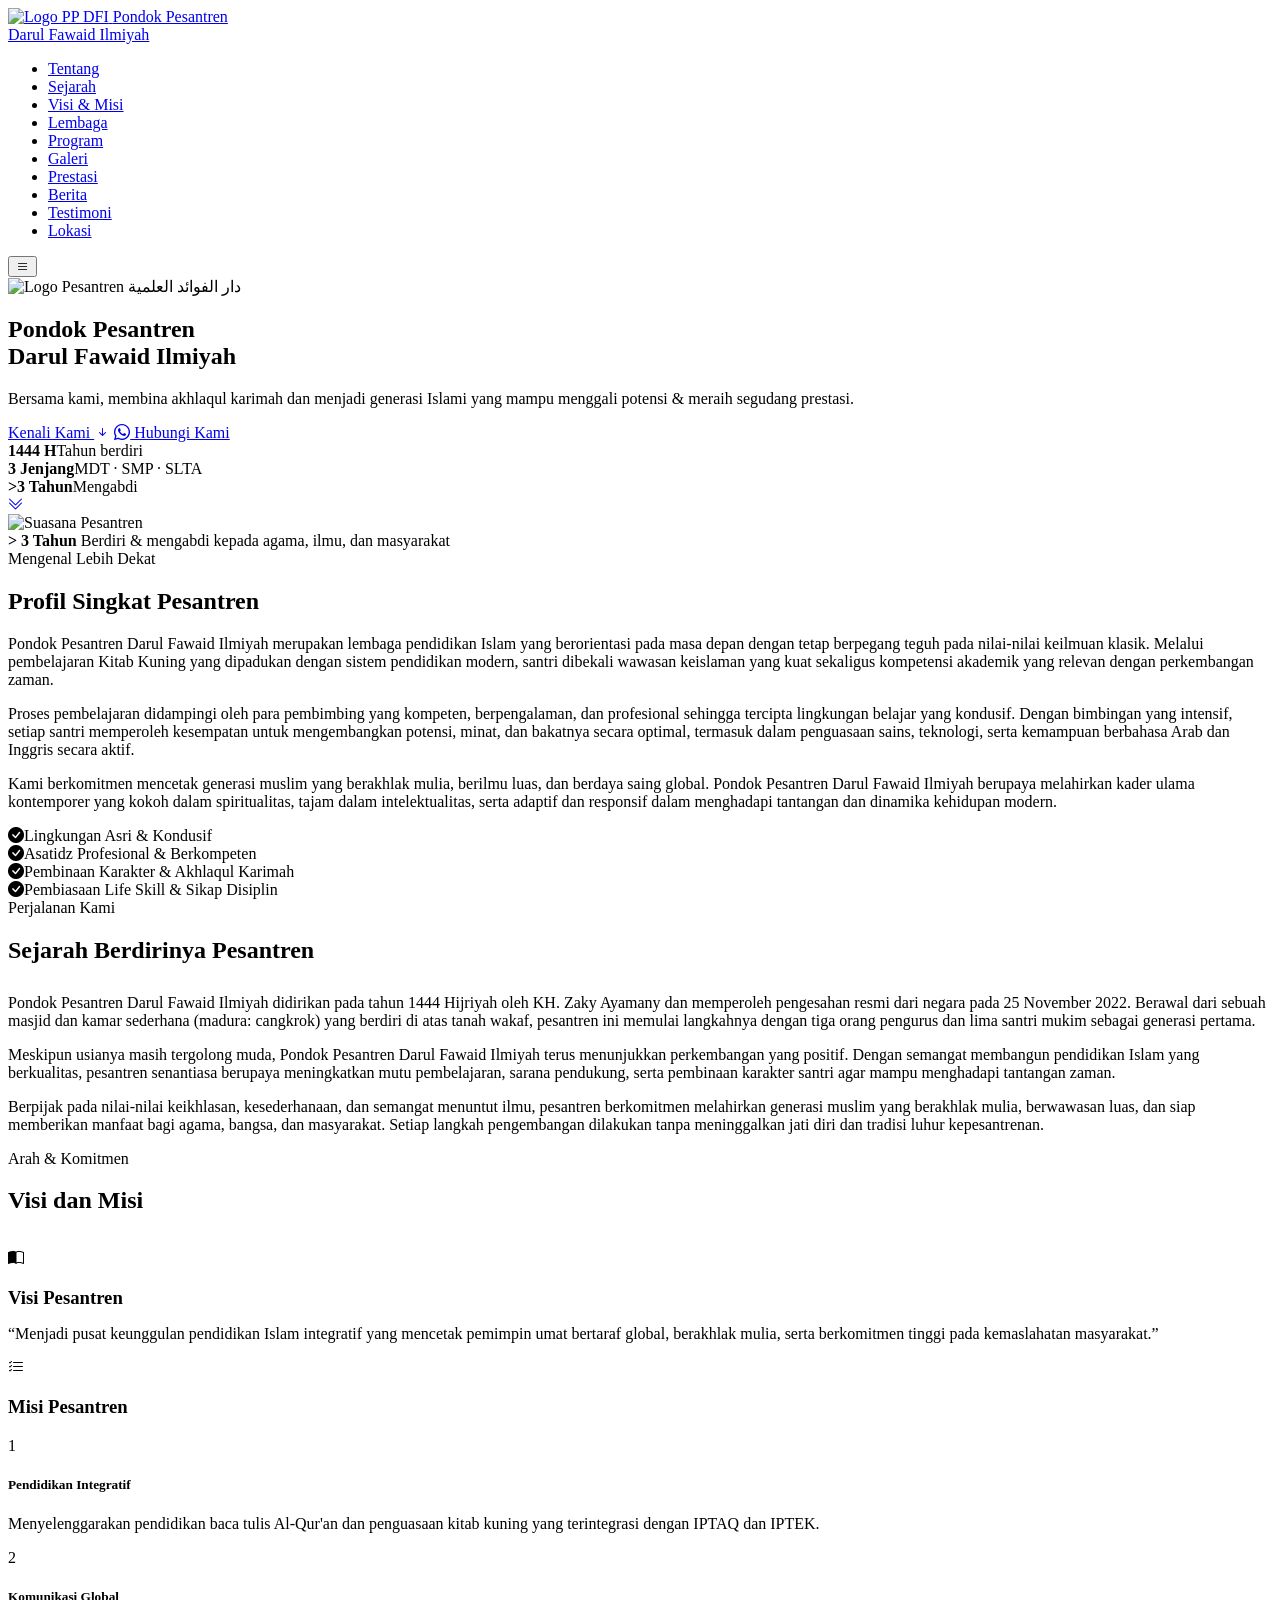
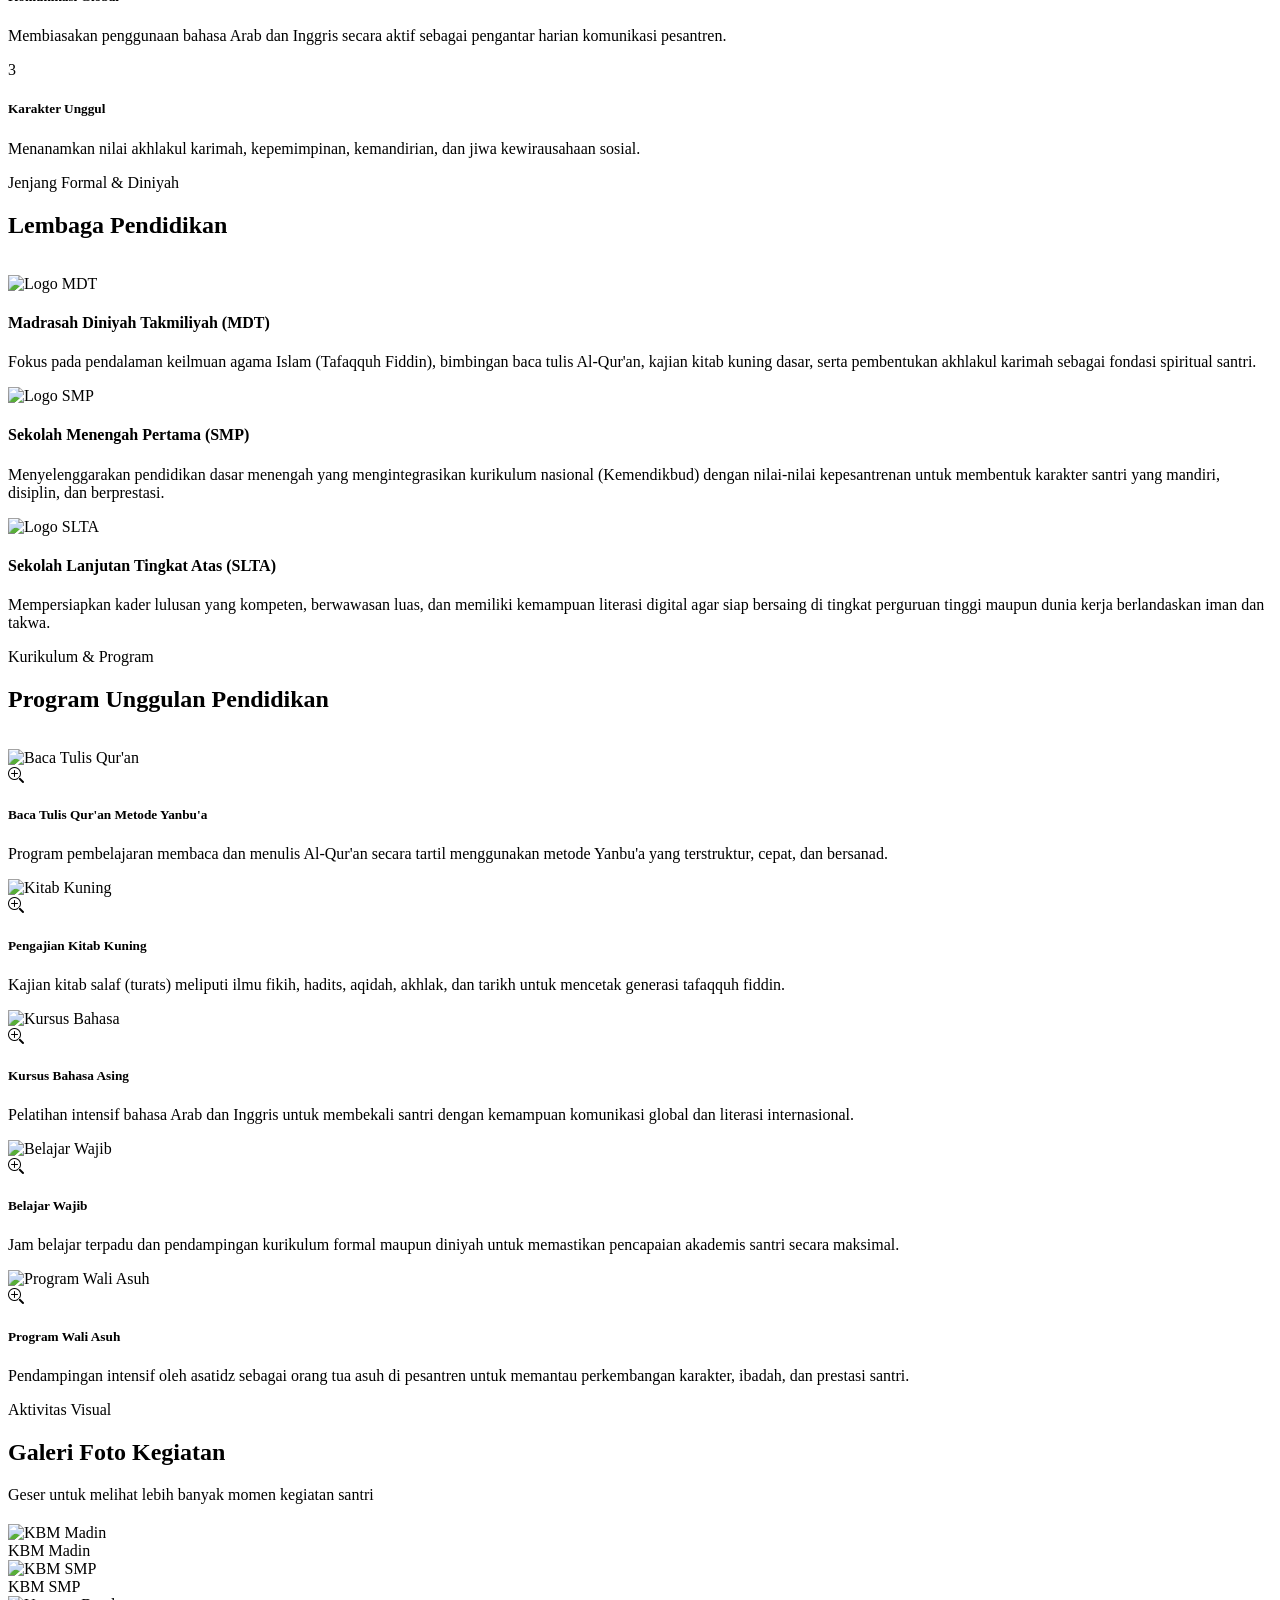
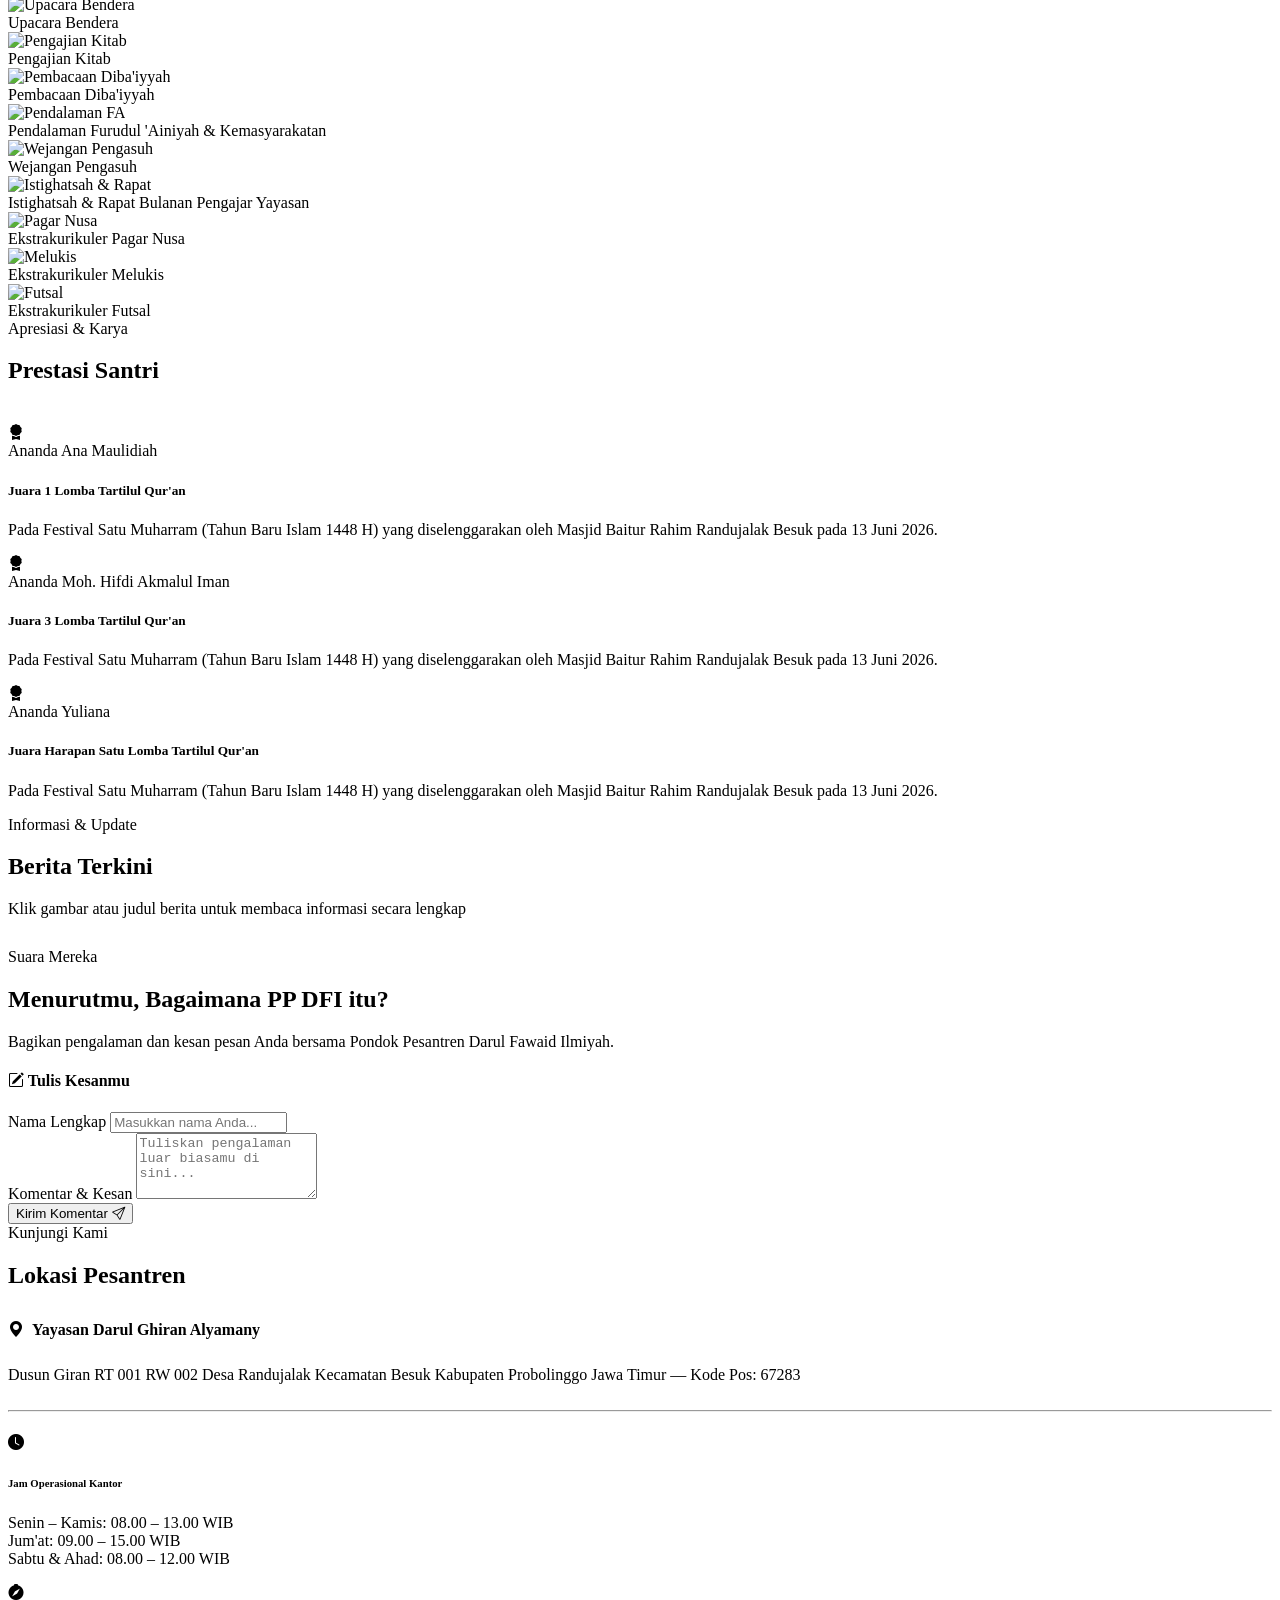
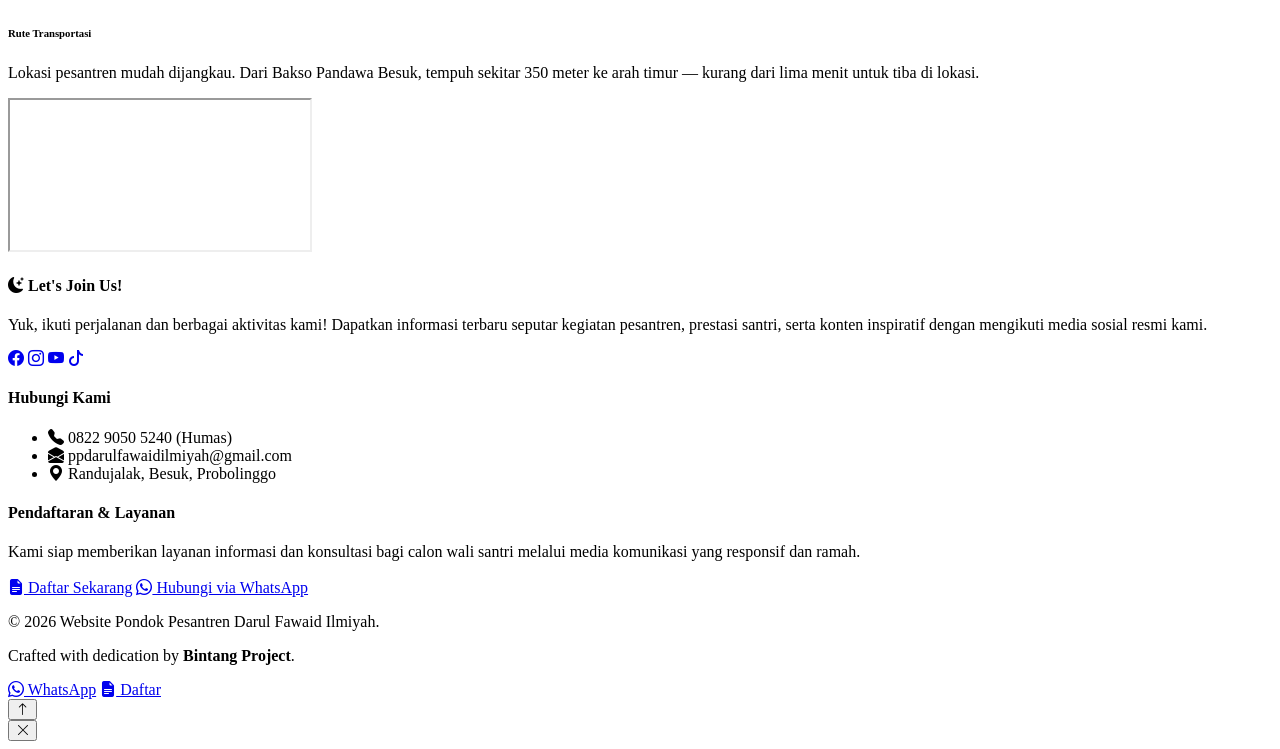
==== index.html @ 7bd90493 "Add files via upload" ====
<!DOCTYPE html>
<html lang="id">
<head>
<meta charset="UTF-8">
<meta name="viewport" content="width=device-width, initial-scale=1.0">
<title>Pondok Pesantren Darul Fawaid Ilmiyah</title>
<meta name="description" content="Pondok Pesantren Darul Fawaid Ilmiyah — Membina Akhlaqul Karimah dan Mencetak Generasi Islami Berprestasi di Randujalak, Besuk, Probolinggo.">
<link rel="icon" href="https://i.ibb.co.com/gFWV27xB/DFI-Resolusi.png">

<link href="https://cdn.jsdelivr.net/npm/bootstrap-icons@1.11.3/font/bootstrap-icons.min.css" rel="stylesheet">
<link rel="preconnect" href="https://fonts.googleapis.com">
<link rel="preconnect" href="https://fonts.gstatic.com" crossorigin>
<link href="https://fonts.googleapis.com/css2?family=Amiri:ital,wght@0,400;0,700;1,400&family=Fraunces:opsz,wght@9..144,500;9..144,600;9..144,700&family=Inter:wght@400;500;600;700;800&display=swap" rel="stylesheet">
<link href="assets/css/style.css" rel="stylesheet">
</head>
<body>

<!-- NAVBAR -->
<header id="mainNavbar">
  <div class="container nav-inner">
    <a class="brand" href="#hero">
      <img src="https://i.ibb.co.com/gFWV27xB/DFI-Resolusi.png" alt="Logo PP DFI">
      <span>Pondok Pesantren<br>Darul Fawaid Ilmiyah</span>
    </a>
    <nav>
      <ul class="nav-links" id="navLinks">
        <li><a href="#tentang">Tentang</a></li>
        <li><a href="#sejarah">Sejarah</a></li>
        <li><a href="#visi-misi">Visi &amp; Misi</a></li>
        <li><a href="#lembaga">Lembaga</a></li>
        <li><a href="#program">Program</a></li>
        <li><a href="#galeri">Galeri</a></li>
        <li><a href="#prestasi">Prestasi</a></li>
        <li><a href="#berita">Berita</a></li>
        <li><a href="#testimoni">Testimoni</a></li>
        <li><a href="#lokasi">Lokasi</a></li>
      </ul>
    </nav>
    <button class="nav-toggle" id="navToggle" aria-label="Buka menu"><i class="bi bi-list"></i></button>
  </div>
</header>
<div class="nav-backdrop" id="navBackdrop"></div>

<!-- HERO -->
<section id="hero" class="hero">
  <div class="hero-inner">
    <img src="https://i.ibb.co.com/Wpzth3LY/DFI-Resolusi.png" class="hero-logo" alt="Logo Pesantren">
    <span class="hero-eyebrow arabic">دار الفوائد العلمية</span>
    <h1>Pondok Pesantren<br>Darul Fawaid Ilmiyah</h1>
    <p class="lead">Bersama kami, membina akhlaqul karimah dan menjadi generasi Islami yang mampu menggali potensi &amp; meraih segudang prestasi.</p>
    <div class="hero-ctas">
      <a href="#tentang" class="btn btn-gold">Kenali Kami <i class="bi bi-arrow-down-short"></i></a>
      <a href="https://wa.me/6282290505240" target="_blank" rel="noopener" class="btn btn-outline"><i class="bi bi-whatsapp"></i> Hubungi Kami</a>
    </div>
    <div class="hero-stats">
      <div class="hero-stat"><strong>1444 H</strong><span>Tahun berdiri</span></div>
      <div class="hero-stat"><strong>3 Jenjang</strong><span>MDT · SMP · SLTA</span></div>
      <div class="hero-stat"><strong>&gt;3 Tahun</strong><span>Mengabdi</span></div>
    </div>
  </div>
  <a href="#tentang" class="scroll-cue"><i class="bi bi-chevron-double-down"></i></a>
</section>

<!-- TENTANG -->
<section id="tentang" class="section">
  <div class="container">
    <div class="about-grid">
      <div class="reveal about-photo">
        <img src="https://i.ibb.co.com/zzqMMFq/DSC5150.jpg" alt="Suasana Pesantren">
        <div class="about-badge">
          <strong>&gt; 3 Tahun</strong>
          <span>Berdiri &amp; mengabdi kepada agama, ilmu, dan masyarakat</span>
        </div>
      </div>
      <div class="reveal about-text">
        <span class="kicker">Mengenal Lebih Dekat</span>
        <h2 class="section-title">Profil Singkat Pesantren</h2>
        <p>Pondok Pesantren Darul Fawaid Ilmiyah merupakan lembaga pendidikan Islam yang berorientasi pada masa depan dengan tetap berpegang teguh pada nilai-nilai keilmuan klasik. Melalui pembelajaran Kitab Kuning yang dipadukan dengan sistem pendidikan modern, santri dibekali wawasan keislaman yang kuat sekaligus kompetensi akademik yang relevan dengan perkembangan zaman.</p>
        <p>Proses pembelajaran didampingi oleh para pembimbing yang kompeten, berpengalaman, dan profesional sehingga tercipta lingkungan belajar yang kondusif. Dengan bimbingan yang intensif, setiap santri memperoleh kesempatan untuk mengembangkan potensi, minat, dan bakatnya secara optimal, termasuk dalam penguasaan sains, teknologi, serta kemampuan berbahasa Arab dan Inggris secara aktif.</p>
        <p>Kami berkomitmen mencetak generasi muslim yang berakhlak mulia, berilmu luas, dan berdaya saing global. Pondok Pesantren Darul Fawaid Ilmiyah berupaya melahirkan kader ulama kontemporer yang kokoh dalam spiritualitas, tajam dalam intelektualitas, serta adaptif dan responsif dalam menghadapi tantangan dan dinamika kehidupan modern.</p>
        <div class="check-list">
          <div class="check-item"><i class="bi bi-check-circle-fill"></i>Lingkungan Asri &amp; Kondusif</div>
          <div class="check-item"><i class="bi bi-check-circle-fill"></i>Asatidz Profesional &amp; Berkompeten</div>
          <div class="check-item"><i class="bi bi-check-circle-fill"></i>Pembinaan Karakter &amp; Akhlaqul Karimah</div>
          <div class="check-item"><i class="bi bi-check-circle-fill"></i>Pembiasaan Life Skill &amp; Sikap Disiplin</div>
        </div>
      </div>
    </div>
  </div>
</section>

<!-- SEJARAH -->
<section id="sejarah" class="section section--alt">
  <div class="motif-bg"></div>
  <div class="container text-center">
    <span class="kicker" style="justify-content:center">Perjalanan Kami</span>
    <h2 class="section-title reveal">Sejarah Berdirinya Pesantren</h2>
    <div class="reveal prose-card" style="margin-top:30px;">
      <p>Pondok Pesantren Darul Fawaid Ilmiyah didirikan pada tahun 1444 Hijriyah oleh KH. Zaky Ayamany dan memperoleh pengesahan resmi dari negara pada 25 November 2022. Berawal dari sebuah masjid dan kamar sederhana (madura: cangkrok) yang berdiri di atas tanah wakaf, pesantren ini memulai langkahnya dengan tiga orang pengurus dan lima santri mukim sebagai generasi pertama.</p>
      <p>Meskipun usianya masih tergolong muda, Pondok Pesantren Darul Fawaid Ilmiyah terus menunjukkan perkembangan yang positif. Dengan semangat membangun pendidikan Islam yang berkualitas, pesantren senantiasa berupaya meningkatkan mutu pembelajaran, sarana pendukung, serta pembinaan karakter santri agar mampu menghadapi tantangan zaman.</p>
      <p>Berpijak pada nilai-nilai keikhlasan, kesederhanaan, dan semangat menuntut ilmu, pesantren berkomitmen melahirkan generasi muslim yang berakhlak mulia, berwawasan luas, dan siap memberikan manfaat bagi agama, bangsa, dan masyarakat. Setiap langkah pengembangan dilakukan tanpa meninggalkan jati diri dan tradisi luhur kepesantrenan.</p>
    </div>
  </div>
</section>

<!-- VISI MISI -->
<section id="visi-misi" class="section">
  <div class="container text-center">
    <span class="kicker" style="justify-content:center">Arah &amp; Komitmen</span>
    <h2 class="section-title reveal">Visi dan Misi</h2>
    <div class="vm-grid" style="margin-top:36px; text-align:left;">
      <div class="reveal vision-card">
        <div class="icon-circle"><i class="bi bi-book-half"></i></div>
        <h3 style="margin-bottom:14px;">Visi Pesantren</h3>
        <p>&ldquo;Menjadi pusat keunggulan pendidikan Islam integratif yang mencetak pemimpin umat bertaraf global, berakhlak mulia, serta berkomitmen tinggi pada kemaslahatan masyarakat.&rdquo;</p>
      </div>
      <div class="reveal mission-card">
        <div class="mission-head">
          <div class="icon-circle"><i class="bi bi-list-check"></i></div>
          <h3>Misi Pesantren</h3>
        </div>
        <div class="mission-item">
          <div class="mission-num">1</div>
          <div><h5>Pendidikan Integratif</h5><p>Menyelenggarakan pendidikan baca tulis Al-Qur'an dan penguasaan kitab kuning yang terintegrasi dengan IPTAQ dan IPTEK.</p></div>
        </div>
        <div class="mission-item">
          <div class="mission-num">2</div>
          <div><h5>Komunikasi Global</h5><p>Membiasakan penggunaan bahasa Arab dan Inggris secara aktif sebagai pengantar harian komunikasi pesantren.</p></div>
        </div>
        <div class="mission-item">
          <div class="mission-num">3</div>
          <div><h5>Karakter Unggul</h5><p>Menanamkan nilai akhlakul karimah, kepemimpinan, kemandirian, dan jiwa kewirausahaan sosial.</p></div>
        </div>
      </div>
    </div>
  </div>
</section>

<!-- LEMBAGA -->
<section id="lembaga" class="section section--alt">
  <div class="motif-bg"></div>
  <div class="container text-center">
    <span class="kicker" style="justify-content:center">Jenjang Formal &amp; Diniyah</span>
    <h2 class="section-title reveal">Lembaga Pendidikan</h2>
    <div class="grid grid-3" style="margin-top:36px;">
      <div class="reveal card inst-card">
        <img src="https://i.ibb.co.com/BHBvLX08/Logo-MADIN-Takmiliyah.png" alt="Logo MDT">
        <h4>Madrasah Diniyah Takmiliyah (MDT)</h4>
        <p>Fokus pada pendalaman keilmuan agama Islam (Tafaqquh Fiddin), bimbingan baca tulis Al-Qur'an, kajian kitab kuning dasar, serta pembentukan akhlakul karimah sebagai fondasi spiritual santri.</p>
      </div>
      <div class="reveal card inst-card">
        <img src="https://i.ibb.co.com/TDzHjMjZ/Logo-SMP.png" alt="Logo SMP">
        <h4>Sekolah Menengah Pertama (SMP)</h4>
        <p>Menyelenggarakan pendidikan dasar menengah yang mengintegrasikan kurikulum nasional (Kemendikbud) dengan nilai-nilai kepesantrenan untuk membentuk karakter santri yang mandiri, disiplin, dan berprestasi.</p>
      </div>
      <div class="reveal card inst-card">
        <img src="https://i.ibb.co.com/F9HrznH/Excel.png" alt="Logo SLTA">
        <h4>Sekolah Lanjutan Tingkat Atas (SLTA)</h4>
        <p>Mempersiapkan kader lulusan yang kompeten, berwawasan luas, dan memiliki kemampuan literasi digital agar siap bersaing di tingkat perguruan tinggi maupun dunia kerja berlandaskan iman dan takwa.</p>
      </div>
    </div>
  </div>
</section>

<!-- PROGRAM -->
<section id="program" class="section">
  <div class="container text-center">
    <span class="kicker" style="justify-content:center">Kurikulum &amp; Program</span>
    <h2 class="section-title reveal">Program Unggulan Pendidikan</h2>
    <div class="grid grid-3" style="margin-top:36px;">

      <div class="reveal card program-card">
        <div class="program-media" data-lightbox>
          <img src="https://i.ibb.co.com/bwVCKdz/Yanbu-a.jpg" alt="Baca Tulis Qur'an">
          <div class="media-overlay"><i class="bi bi-zoom-in"></i></div>
        </div>
        <div class="program-body">
          <h5>Baca Tulis Qur'an Metode Yanbu'a</h5>
          <p>Program pembelajaran membaca dan menulis Al-Qur'an secara tartil menggunakan metode Yanbu'a yang terstruktur, cepat, dan bersanad.</p>
        </div>
      </div>

      <div class="reveal card program-card">
        <div class="program-media" data-lightbox>
          <img src="https://i.ibb.co.com/dsN1V1DN/Kitab.jpg" alt="Kitab Kuning">
          <div class="media-overlay"><i class="bi bi-zoom-in"></i></div>
        </div>
        <div class="program-body">
          <h5>Pengajian Kitab Kuning</h5>
          <p>Kajian kitab salaf (turats) meliputi ilmu fikih, hadits, aqidah, akhlak, dan tarikh untuk mencetak generasi tafaqquh fiddin.</p>
        </div>
      </div>

      <div class="reveal card program-card">
        <div class="program-media" data-lightbox>
          <img src="https://i.ibb.co.com/Ng2X2bTw/Bahasa.jpg" alt="Kursus Bahasa">
          <div class="media-overlay"><i class="bi bi-zoom-in"></i></div>
        </div>
        <div class="program-body">
          <h5>Kursus Bahasa Asing</h5>
          <p>Pelatihan intensif bahasa Arab dan Inggris untuk membekali santri dengan kemampuan komunikasi global dan literasi internasional.</p>
        </div>
      </div>

      <div class="reveal card program-card">
        <div class="program-media" data-lightbox>
          <img src="https://i.ibb.co.com/MxQdNc7v/Beajar-Wajib.jpg" alt="Belajar Wajib">
          <div class="media-overlay"><i class="bi bi-zoom-in"></i></div>
        </div>
        <div class="program-body">
          <h5>Belajar Wajib</h5>
          <p>Jam belajar terpadu dan pendampingan kurikulum formal maupun diniyah untuk memastikan pencapaian akademis santri secara maksimal.</p>
        </div>
      </div>

      <div class="reveal card program-card">
        <div class="program-media" data-lightbox>
          <img src="https://i.ibb.co.com/GvzCyVXn/Wali-Asuh.jpg" alt="Program Wali Asuh">
          <div class="media-overlay"><i class="bi bi-zoom-in"></i></div>
        </div>
        <div class="program-body">
          <h5>Program Wali Asuh</h5>
          <p>Pendampingan intensif oleh asatidz sebagai orang tua asuh di pesantren untuk memantau perkembangan karakter, ibadah, dan prestasi santri.</p>
        </div>
      </div>

    </div>
  </div>
</section>

<!-- GALERI -->
<section id="galeri" class="section section--alt">
  <div class="motif-bg"></div>
  <div class="container text-center">
    <span class="kicker" style="justify-content:center">Aktivitas Visual</span>
    <h2 class="section-title reveal">Galeri Foto Kegiatan</h2>
    <p class="section-desc reveal" style="margin: 0 auto 10px;">Geser untuk melihat lebih banyak momen kegiatan santri</p>
    <div class="gallery-scroller reveal" style="margin-top:20px;">
      <div class="gallery-item" data-lightbox><img src="https://i.ibb.co.com/Q3ZccjYY/KBM-Madin.jpg" alt="KBM Madin"><div class="gallery-cap">KBM Madin</div></div>
      <div class="gallery-item" data-lightbox><img src="https://i.ibb.co.com/gbFGdhwr/KBM-SMP.jpg" alt="KBM SMP"><div class="gallery-cap">KBM SMP</div></div>
      <div class="gallery-item" data-lightbox><img src="https://i.ibb.co.com/60Y0gP5c/Upacara.jpg" alt="Upacara Bendera"><div class="gallery-cap">Upacara Bendera</div></div>
      <div class="gallery-item" data-lightbox><img src="https://i.ibb.co.com/cKqTkX5R/Pengajian-Kitab.jpg" alt="Pengajian Kitab"><div class="gallery-cap">Pengajian Kitab</div></div>
      <div class="gallery-item" data-lightbox><img src="https://i.ibb.co.com/NgY1kfW2/Diba.jpg" alt="Pembacaan Diba'iyyah"><div class="gallery-cap">Pembacaan Diba'iyyah</div></div>
      <div class="gallery-item" data-lightbox><img src="https://i.ibb.co.com/4Z6qRT4L/FA.jpg" alt="Pendalaman FA"><div class="gallery-cap">Pendalaman Furudul 'Ainiyah &amp; Kemasyarakatan</div></div>
      <div class="gallery-item" data-lightbox><img src="https://i.ibb.co.com/BHrfc5p7/Wejangan-Pengasuh.jpg" alt="Wejangan Pengasuh"><div class="gallery-cap">Wejangan Pengasuh</div></div>
      <div class="gallery-item" data-lightbox><img src="https://i.ibb.co.com/W4fWVNR2/Rapat.jpg" alt="Istighatsah & Rapat"><div class="gallery-cap">Istighatsah &amp; Rapat Bulanan Pengajar Yayasan</div></div>
      <div class="gallery-item" data-lightbox><img src="https://i.ibb.co.com/whkc251Y/Ekstra-Pagar-Nusa.jpg" alt="Pagar Nusa"><div class="gallery-cap">Ekstrakurikuler Pagar Nusa</div></div>
      <div class="gallery-item" data-lightbox><img src="https://i.ibb.co.com/JwTP2wXr/Melukis.jpg" alt="Melukis"><div class="gallery-cap">Ekstrakurikuler Melukis</div></div>
      <div class="gallery-item" data-lightbox><img src="https://i.ibb.co.com/xS6rs6Tn/Futsal.jpg" alt="Futsal"><div class="gallery-cap">Ekstrakurikuler Futsal</div></div>
    </div>
  </div>
</section>

<!-- PRESTASI -->
<section id="prestasi" class="section">
  <div class="container text-center">
    <span class="kicker" style="justify-content:center">Apresiasi &amp; Karya</span>
    <h2 class="section-title reveal">Prestasi Santri</h2>
    <div class="timeline reveal" style="margin-top:40px;">
      <div class="timeline-row">
        <div class="timeline-dot"><i class="bi bi-award-fill"></i></div>
        <div class="timeline-card">
          <span class="name">Ananda Ana Maulidiah</span>
          <h5>Juara 1 Lomba Tartilul Qur'an</h5>
          <p>Pada Festival Satu Muharram (Tahun Baru Islam 1448 H) yang diselenggarakan oleh Masjid Baitur Rahim Randujalak Besuk pada 13 Juni 2026.</p>
        </div>
      </div>
      <div class="timeline-row">
        <div class="timeline-dot"><i class="bi bi-award-fill"></i></div>
        <div class="timeline-card">
          <span class="name">Ananda Moh. Hifdi Akmalul Iman</span>
          <h5>Juara 3 Lomba Tartilul Qur'an</h5>
          <p>Pada Festival Satu Muharram (Tahun Baru Islam 1448 H) yang diselenggarakan oleh Masjid Baitur Rahim Randujalak Besuk pada 13 Juni 2026.</p>
        </div>
      </div>
      <div class="timeline-row">
        <div class="timeline-dot"><i class="bi bi-award-fill"></i></div>
        <div class="timeline-card">
          <span class="name">Ananda Yuliana</span>
          <h5>Juara Harapan Satu Lomba Tartilul Qur'an</h5>
          <p>Pada Festival Satu Muharram (Tahun Baru Islam 1448 H) yang diselenggarakan oleh Masjid Baitur Rahim Randujalak Besuk pada 13 Juni 2026.</p>
        </div>
      </div>
    </div>
  </div>
</section>

<!-- BERITA -->
<section id="berita" class="section section--alt">
  <div class="motif-bg"></div>
  <div class="container text-center">
    <span class="kicker" style="justify-content:center">Informasi &amp; Update</span>
    <h2 class="section-title reveal">Berita Terkini</h2>
    <p class="section-desc reveal" style="margin:0 auto 6px;">Klik gambar atau judul berita untuk membaca informasi secara lengkap</p>
    <div class="grid grid-2 reveal" style="margin-top:30px; text-align:left; align-items:start;">
      <div id="newsHeroSlot"></div>
      <div id="newsGridSlot" class="news-grid-secondary"></div>
    </div>
  </div>
</section>

<!-- TESTIMONI -->
<section id="testimoni" class="section">
  <div class="container">
    <div class="section-head center">
      <span class="kicker" style="justify-content:center">Suara Mereka</span>
      <h2 class="section-title reveal">Menurutmu, Bagaimana PP DFI itu?</h2>
      <p class="section-desc reveal">Bagikan pengalaman dan kesan pesan Anda bersama Pondok Pesantren Darul Fawaid Ilmiyah.</p>
    </div>
    <div class="grid grid-2" style="align-items:start;">
      <div class="reveal testi-form">
        <h4 style="margin-bottom:22px;"><i class="bi bi-pencil-square" style="color:var(--forest)"></i> Tulis Kesanmu</h4>
        <form id="formTestimoni">
          <div class="form-group">
            <label for="namaTestimoni">Nama Lengkap</label>
            <input type="text" id="namaTestimoni" placeholder="Masukkan nama Anda..." required>
          </div>
          <div class="form-group">
            <label for="isiTestimoni">Komentar &amp; Kesan</label>
            <textarea id="isiTestimoni" rows="4" placeholder="Tuliskan pengalaman luar biasamu di sini..." required></textarea>
          </div>
          <button type="submit" class="btn btn-primary btn-block" id="btnSubmitTestimoni">Kirim Komentar <i class="bi bi-send"></i></button>
        </form>
      </div>
      <div class="reveal testi-list-wrap" id="wadahTestimoni"></div>
    </div>
  </div>
</section>

<!-- LOKASI -->
<section id="lokasi" class="section section--alt">
  <div class="motif-bg"></div>
  <div class="container text-center">
    <span class="kicker" style="justify-content:center">Kunjungi Kami</span>
    <h2 class="section-title reveal">Lokasi Pesantren</h2>
    <div class="grid grid-2" style="margin-top:32px; text-align:left; align-items:center;">
      <div class="reveal loc-card">
        <h4 style="color:var(--forest); display:flex; align-items:center; gap:8px;"><i class="bi bi-geo-alt-fill"></i> Yayasan Darul Ghiran Alyamany</h4>
        <p style="color:var(--ink-soft); line-height:1.7; margin-top:14px;">Dusun Giran RT 001 RW 002 Desa Randujalak Kecamatan Besuk Kabupaten Probolinggo Jawa Timur — Kode Pos: 67283</p>
        <hr style="border-color:var(--line); margin:22px 0;">
        <div class="loc-row">
          <i class="bi bi-clock-fill"></i>
          <div>
            <h6>Jam Operasional Kantor</h6>
            <p>Senin – Kamis: 08.00 – 13.00 WIB<br>Jum'at: 09.00 – 15.00 WIB<br>Sabtu &amp; Ahad: 08.00 – 12.00 WIB</p>
          </div>
        </div>
        <div class="loc-row">
          <i class="bi bi-compass-fill"></i>
          <div>
            <h6>Rute Transportasi</h6>
            <p>Lokasi pesantren mudah dijangkau. Dari Bakso Pandawa Besuk, tempuh sekitar 350 meter ke arah timur — kurang dari lima menit untuk tiba di lokasi.</p>
          </div>
        </div>
      </div>
      <div class="reveal map-wrap">
        <iframe src="https://www.google.com/maps/embed?pb=!1m18!1m12!1m3!1d1587.2315137685423!2d113.47668002037031!3d-7.773006802391535!2m3!1f0!2f0!3f0!3m2!1i1024!2i768!4f13.1!3m3!1m2!1s0x2dd701bb385cc319%3A0x28b2a3c685f6c961!2sYayasan%20Darul%20Ghiran%20Alyamany!5e0!3m2!1sid!2sid!4v1784210131507!5m2!1sid!2sid" loading="lazy" referrerpolicy="no-referrer-when-downgrade" allowfullscreen></iframe>
      </div>
    </div>
  </div>
</section>

<!-- FOOTER -->
<footer class="footer" id="kontak">
  <div class="container">
    <div class="footer-grid">
      <div>
        <h4><i class="bi bi-moon-stars-fill" style="color:var(--gold-soft)"></i> Let's Join Us!</h4>
        <p style="text-align:justify;">Yuk, ikuti perjalanan dan berbagai aktivitas kami! Dapatkan informasi terbaru seputar kegiatan pesantren, prestasi santri, serta konten inspiratif dengan mengikuti media sosial resmi kami.</p>
        <div class="social-row">
          <a class="social-btn" href="https://www.facebook.com/ponpes.darul.fawaid.ilmiyah" target="_blank" rel="noopener"><i class="bi bi-facebook"></i></a>
          <a class="social-btn" href="https://www.instagram.com/pondok_giran" target="_blank" rel="noopener"><i class="bi bi-instagram"></i></a>
          <a class="social-btn" href="https://www.youtube.com/@pesantrendarulfawaidilmiyah" target="_blank" rel="noopener"><i class="bi bi-youtube"></i></a>
          <a class="social-btn" href="https://www.tiktok.com/@darul_fawaid_ilmiyah" target="_blank" rel="noopener"><i class="bi bi-tiktok"></i></a>
        </div>
      </div>
      <div>
        <h4>Hubungi Kami</h4>
        <ul>
          <li><i class="bi bi-telephone-fill"></i> 0822 9050 5240 (Humas)</li>
          <li><i class="bi bi-envelope-open-fill"></i> ppdarulfawaidilmiyah@gmail.com</li>
          <li><i class="bi bi-geo-alt-fill"></i> Randujalak, Besuk, Probolinggo</li>
        </ul>
      </div>
      <div>
        <h4>Pendaftaran &amp; Layanan</h4>
        <p>Kami siap memberikan layanan informasi dan konsultasi bagi calon wali santri melalui media komunikasi yang responsif dan ramah.</p>
        <div class="flow" style="margin-top:18px;">
          <a href="https://forms.gle/SK7MLpni2ge26UC99" target="_blank" rel="noopener" class="btn btn-gold btn-block"><i class="bi bi-file-earmark-text-fill"></i> Daftar Sekarang</a>
          <a href="https://wa.me/6282290505240" target="_blank" rel="noopener" class="btn btn-whatsapp btn-block"><i class="bi bi-whatsapp"></i> Hubungi via WhatsApp</a>
        </div>
      </div>
    </div>
    <div class="footer-bottom">
      <p>&copy; 2026 Website Pondok Pesantren Darul Fawaid Ilmiyah.</p>
      <p>Crafted with dedication by <strong>Bintang Project</strong>.</p>
    </div>
  </div>
</footer>

<!-- MOBILE CTA BAR -->
<div class="mobile-cta-bar">
  <a href="https://wa.me/6282290505240" target="_blank" rel="noopener" class="btn btn-whatsapp"><i class="bi bi-whatsapp"></i> WhatsApp</a>
  <a href="https://forms.gle/SK7MLpni2ge26UC99" target="_blank" rel="noopener" class="btn btn-gold"><i class="bi bi-file-earmark-text-fill"></i> Daftar</a>
</div>
<button class="to-top" id="toTop" aria-label="Kembali ke atas"><i class="bi bi-arrow-up"></i></button>

<!-- LIGHTBOX -->
<div class="lightbox" id="lightbox">
  <button class="lightbox-close"><i class="bi bi-x-lg"></i></button>
  <img id="lightboxImg" src="" alt="">
</div>

<script src="assets/js/berita-data.js"></script>
<script src="assets/js/main.js"></script>
</body>
</html>
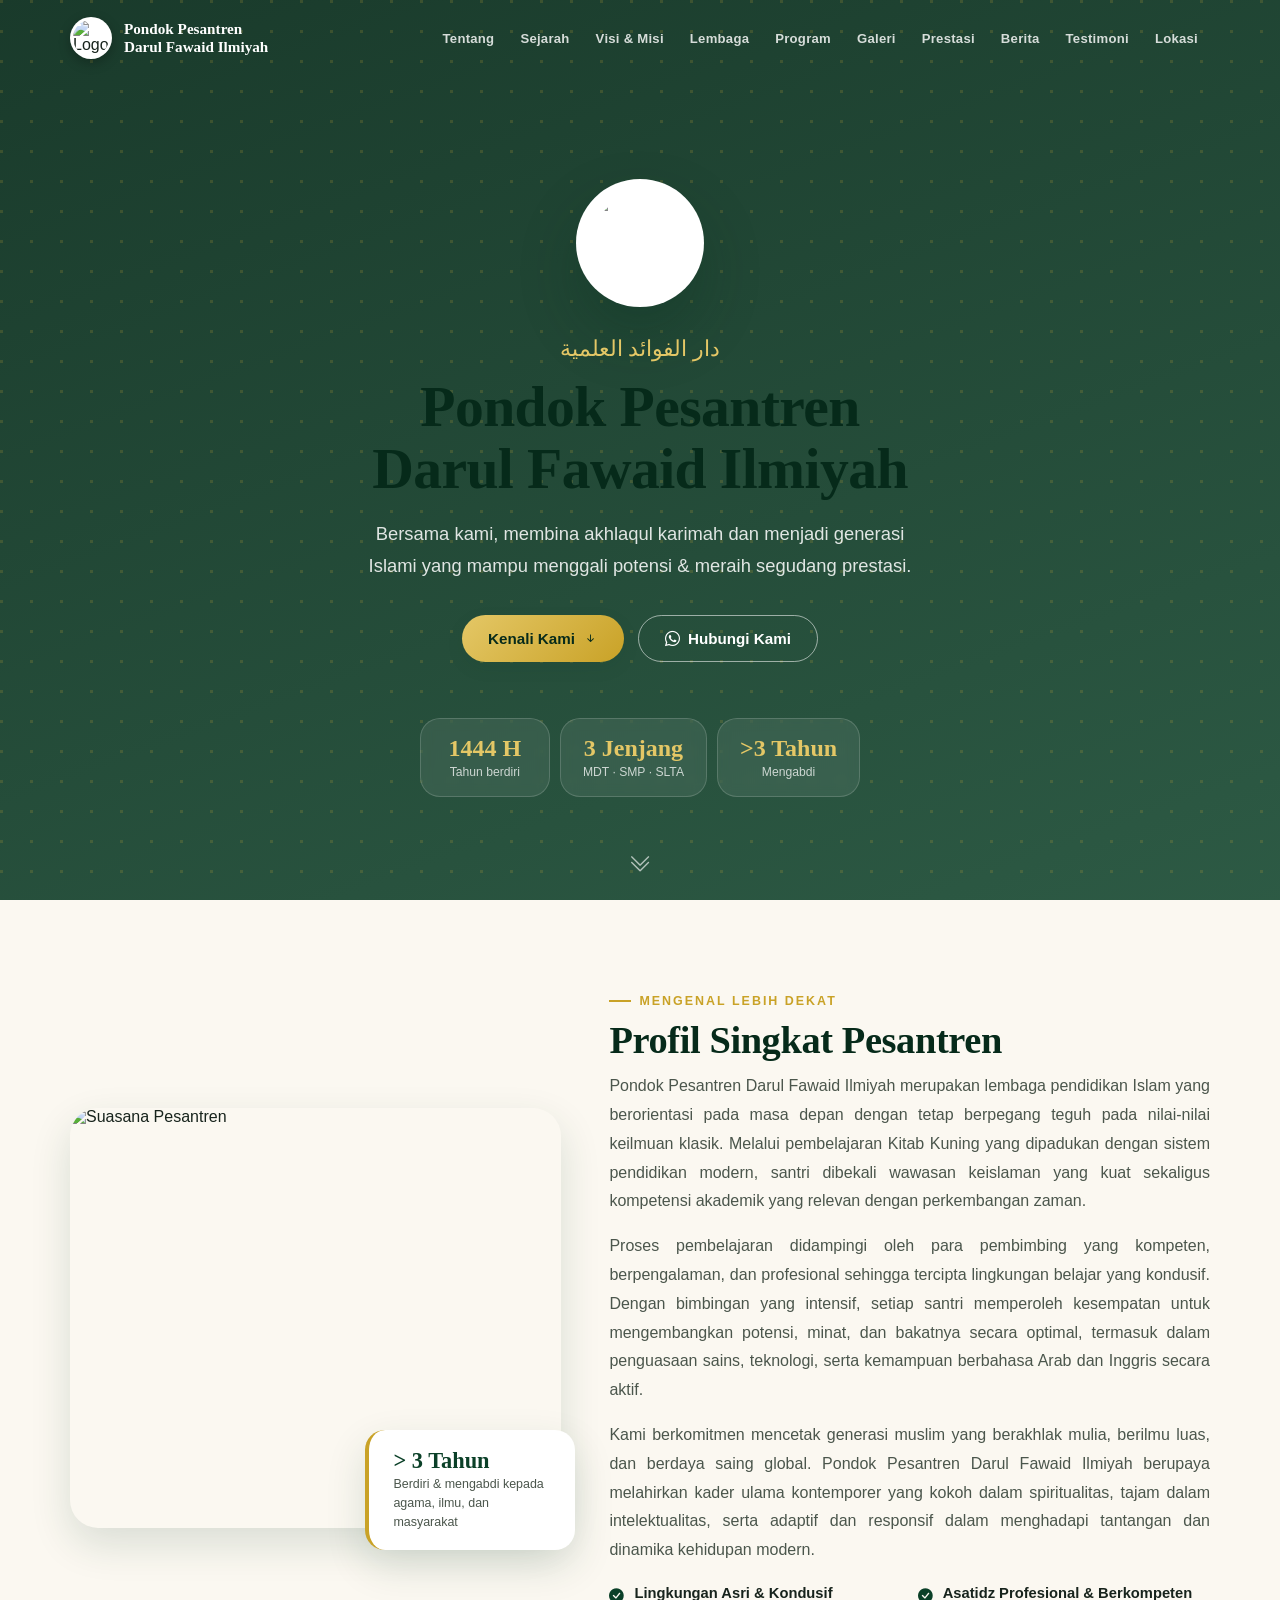
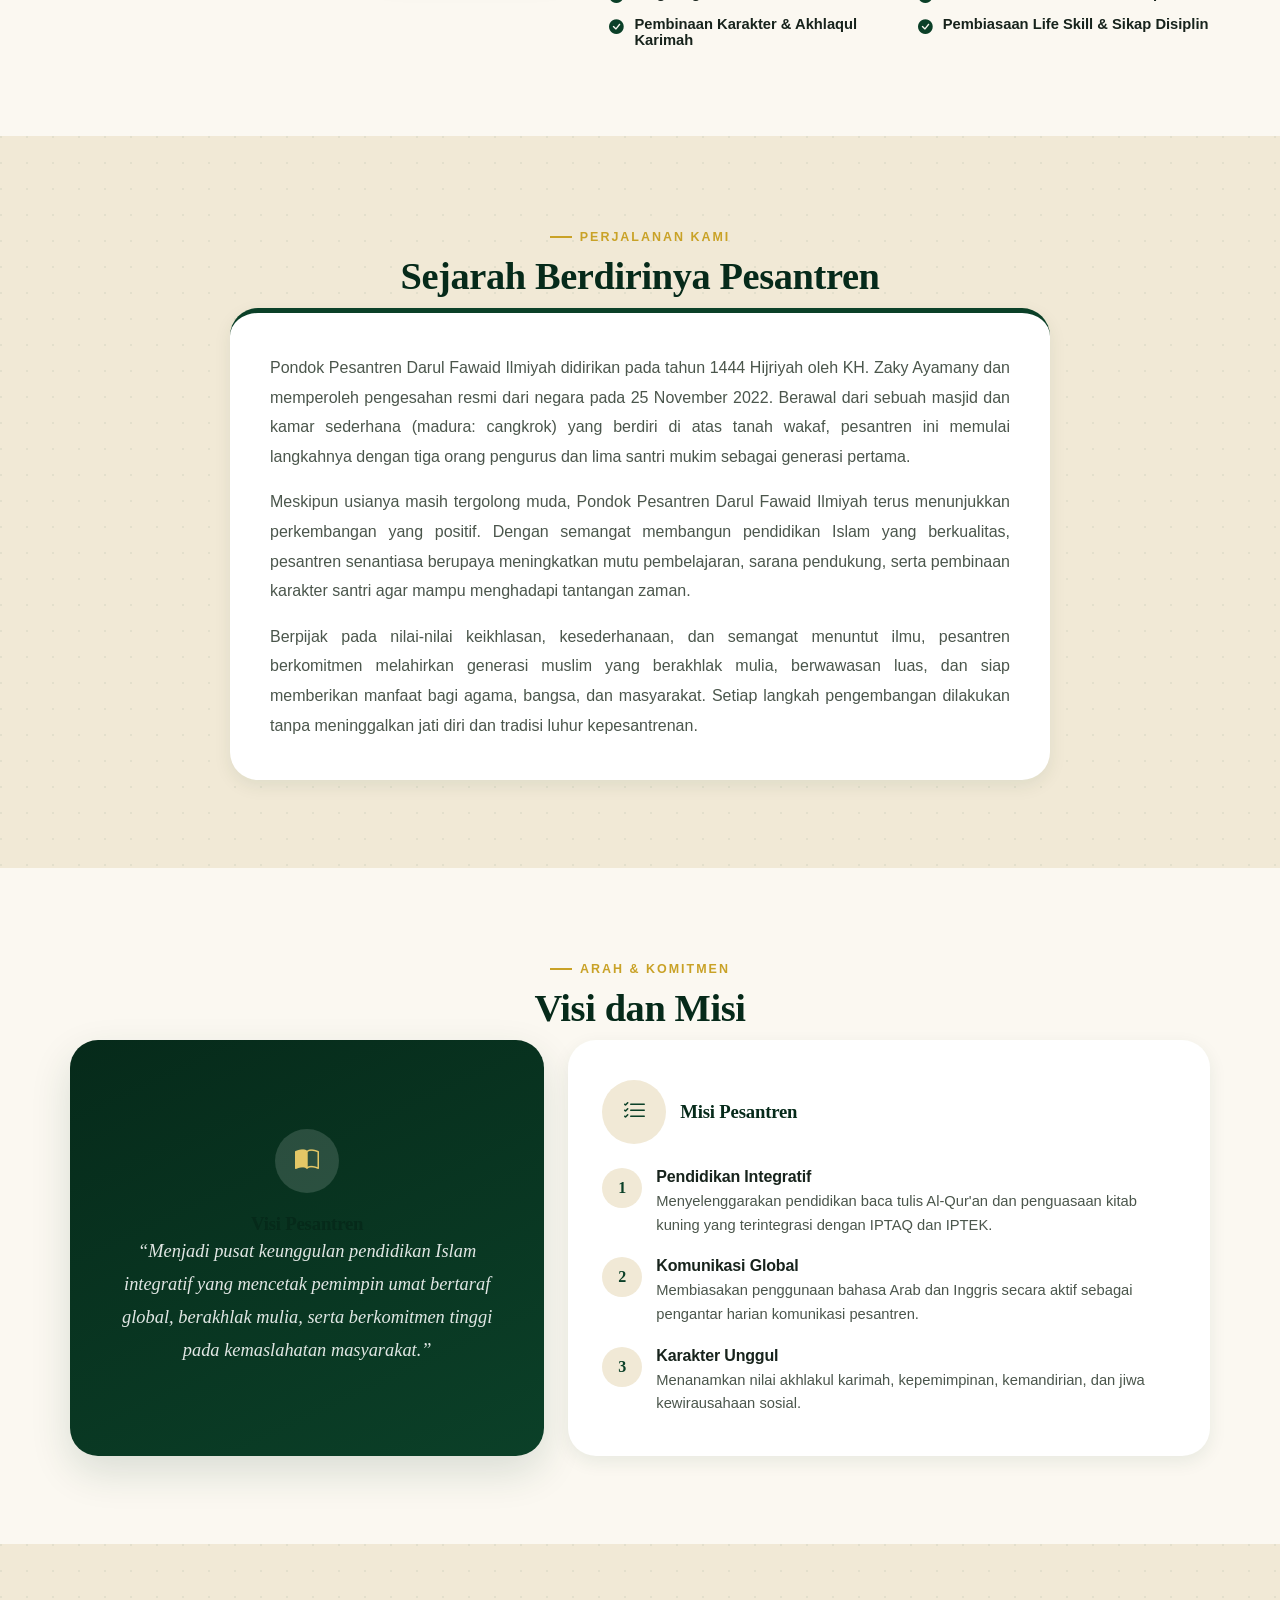
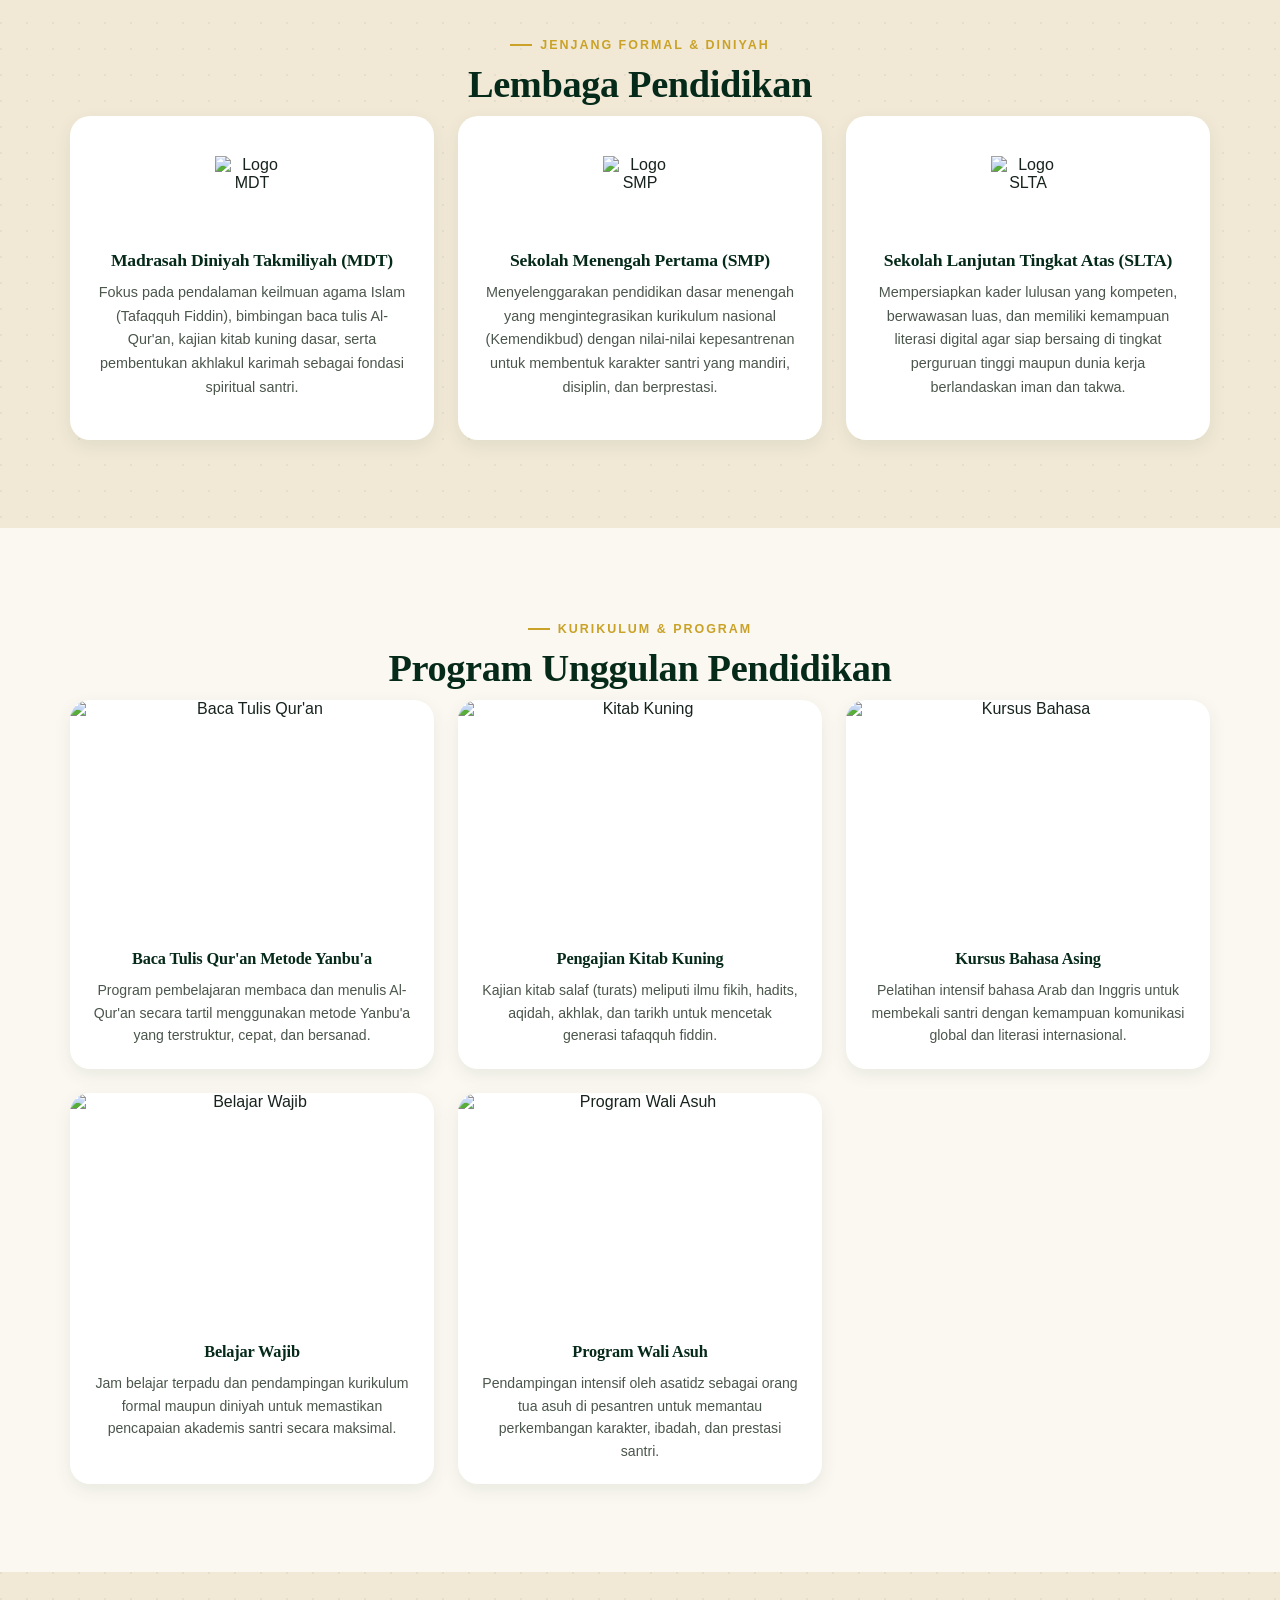
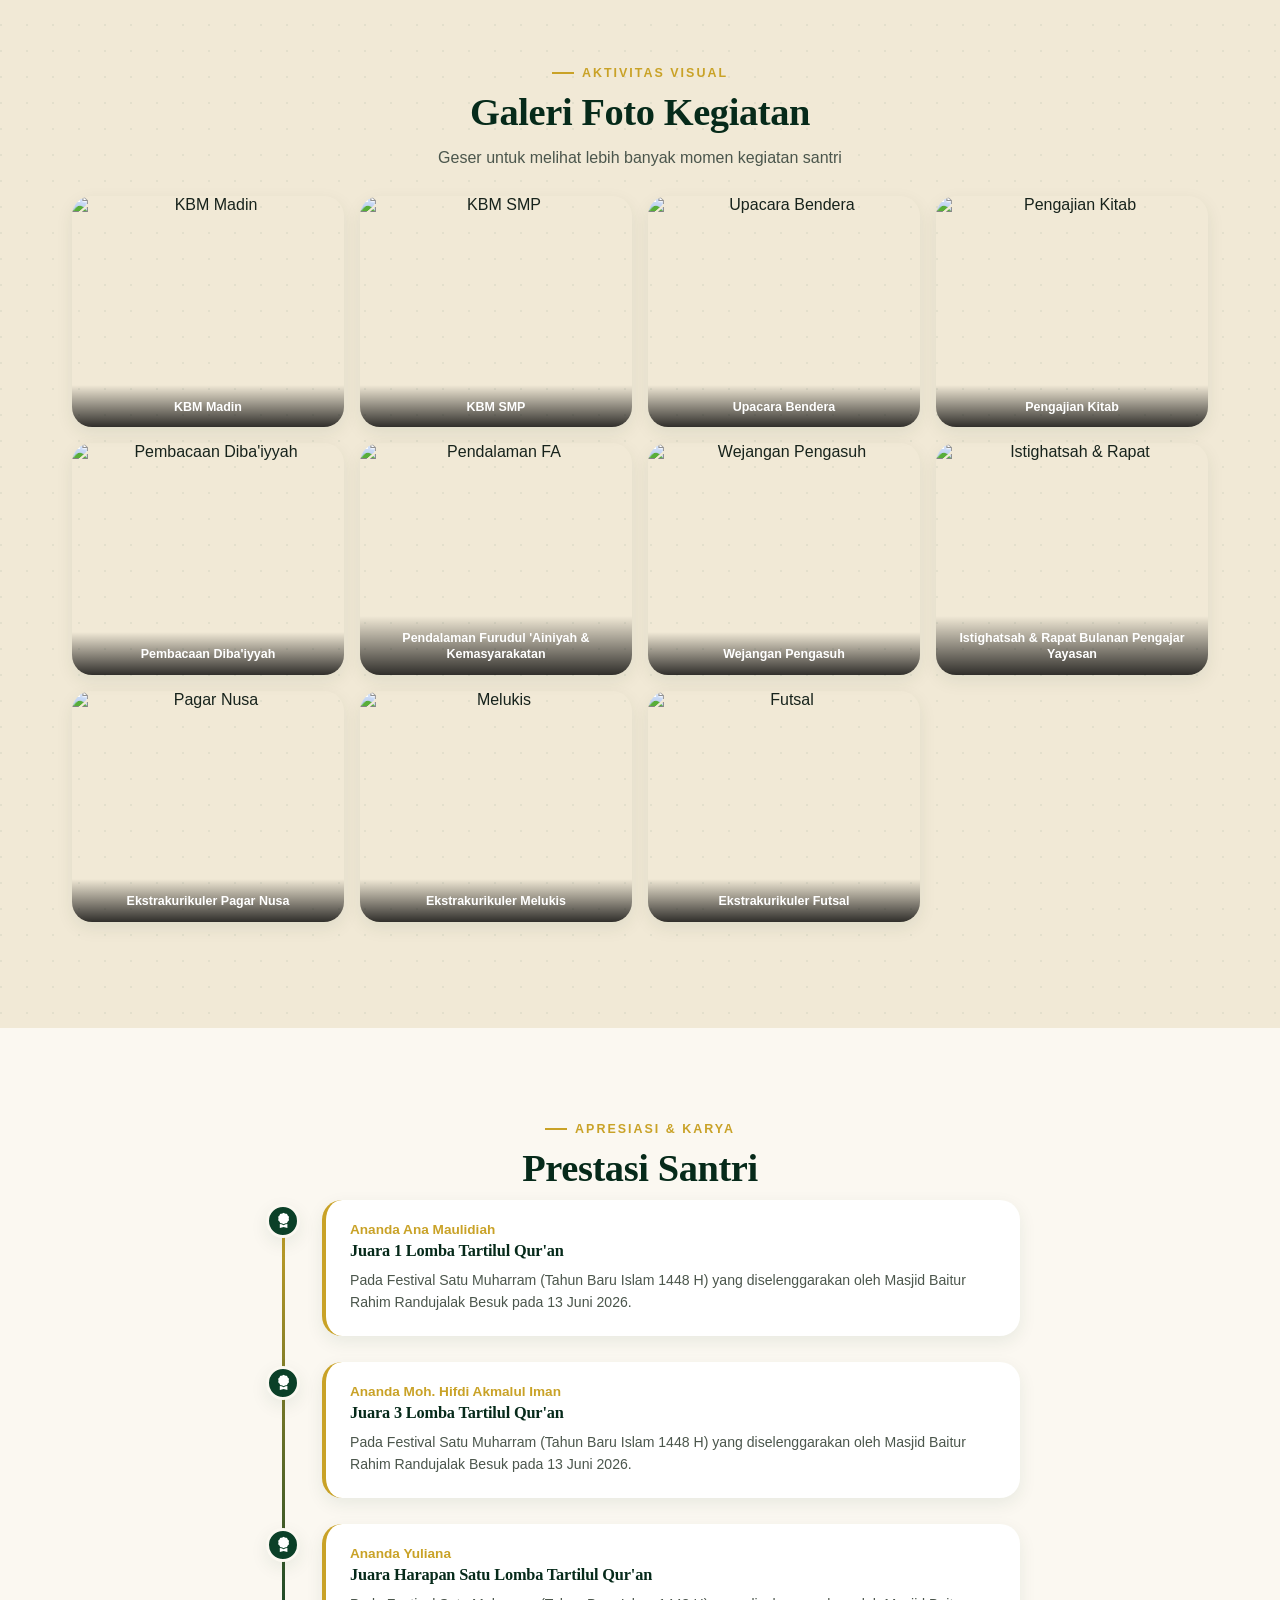
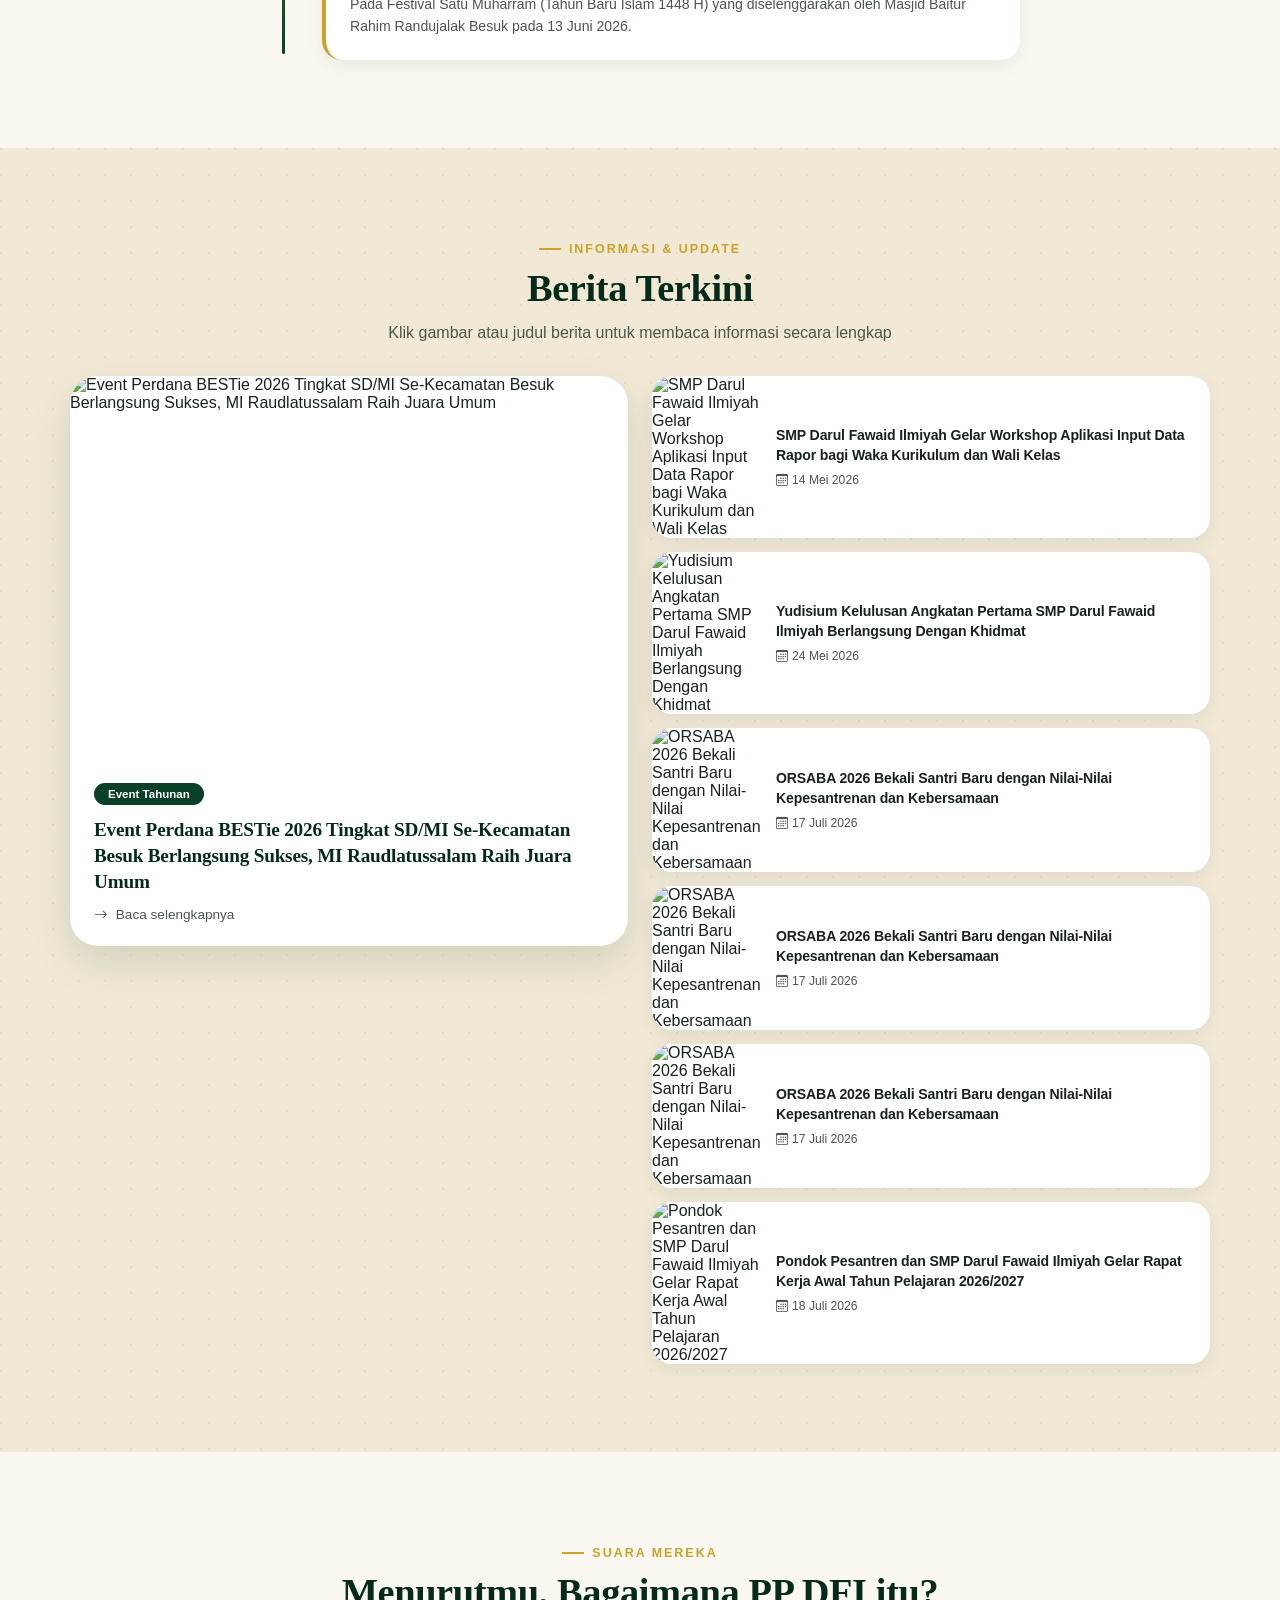
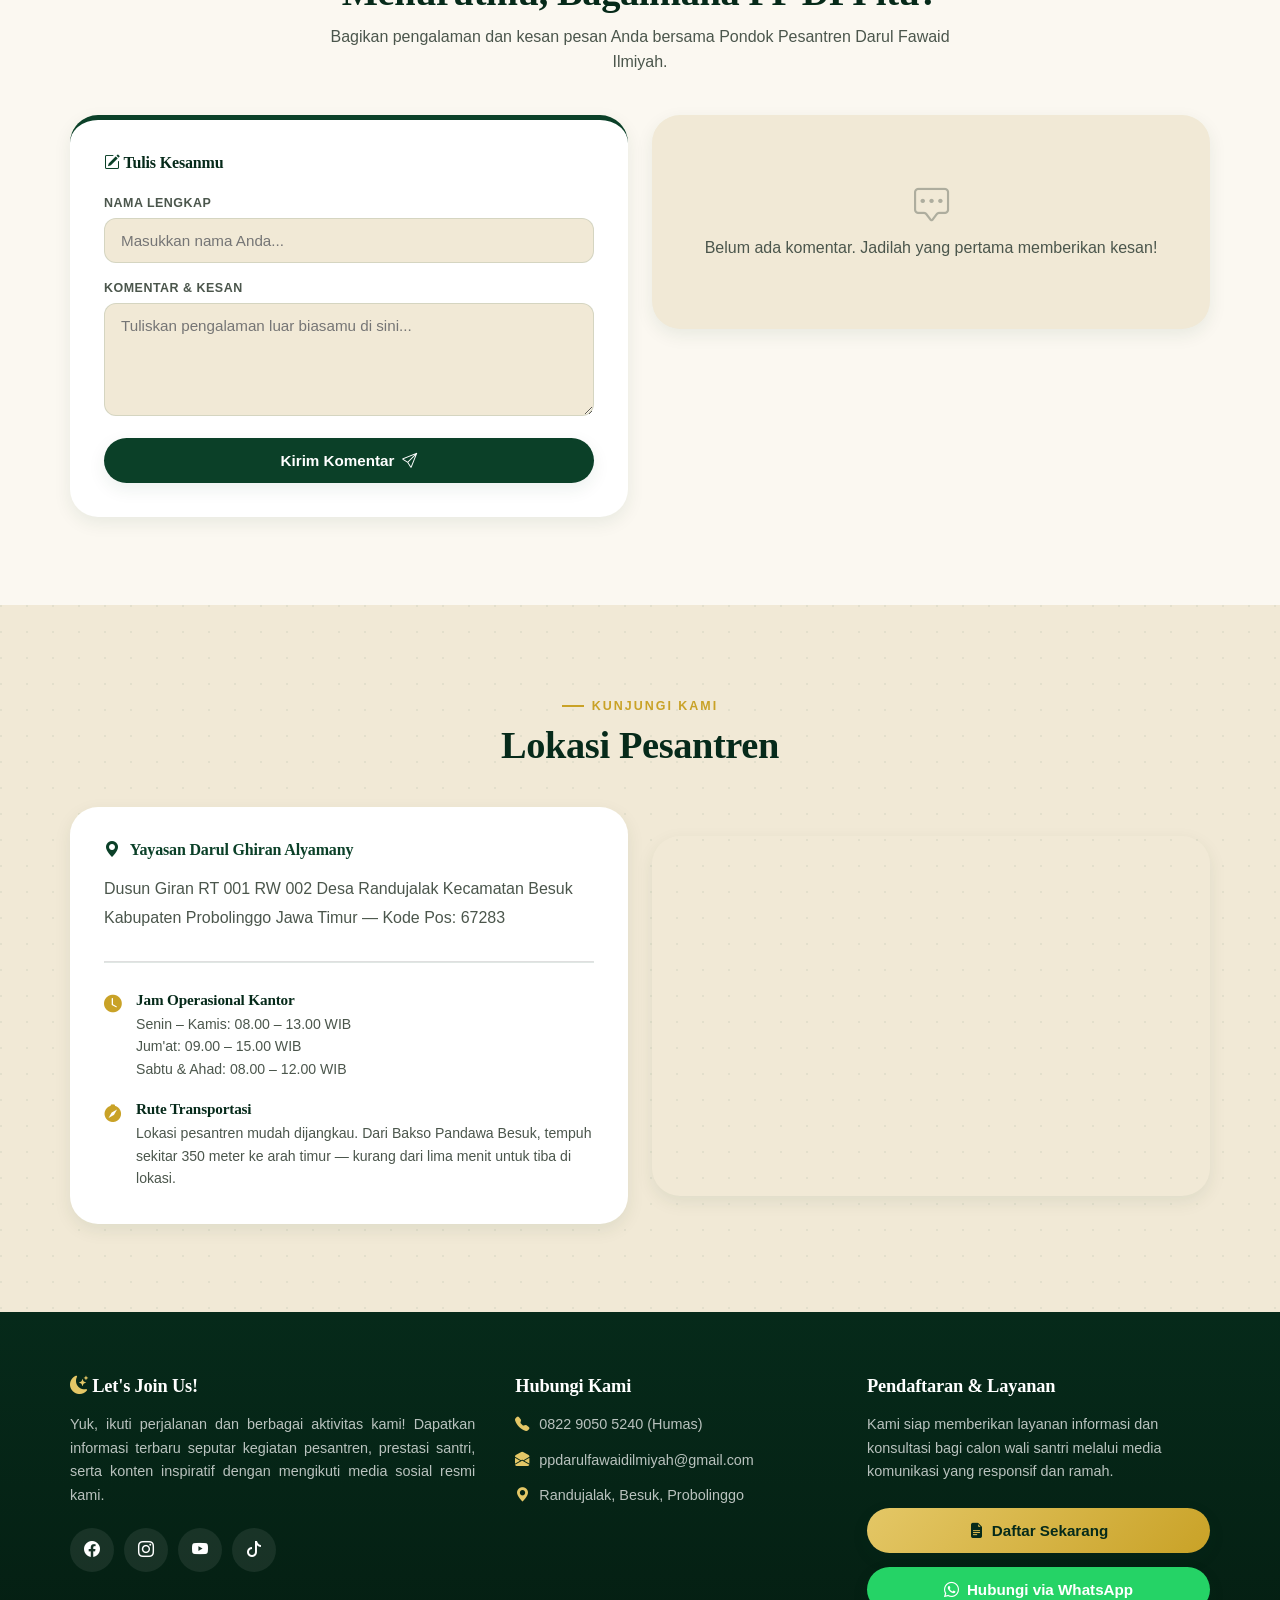
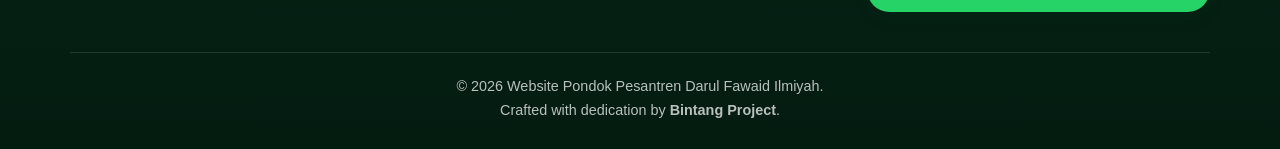
==== commit 7ee99c70: "Update index.html" ====
--- a/index.html
+++ b/index.html
@@ -95,7 +95,7 @@
   <div class="container text-center">
     <span class="kicker" style="justify-content:center">Perjalanan Kami</span>
     <h2 class="section-title reveal">Sejarah Berdirinya Pesantren</h2>
-    <div class="reveal prose-card" style="margin-top:30px;">
+    <div class="reveal prose-card">
       <p>Pondok Pesantren Darul Fawaid Ilmiyah didirikan pada tahun 1444 Hijriyah oleh KH. Zaky Ayamany dan memperoleh pengesahan resmi dari negara pada 25 November 2022. Berawal dari sebuah masjid dan kamar sederhana (madura: cangkrok) yang berdiri di atas tanah wakaf, pesantren ini memulai langkahnya dengan tiga orang pengurus dan lima santri mukim sebagai generasi pertama.</p>
       <p>Meskipun usianya masih tergolong muda, Pondok Pesantren Darul Fawaid Ilmiyah terus menunjukkan perkembangan yang positif. Dengan semangat membangun pendidikan Islam yang berkualitas, pesantren senantiasa berupaya meningkatkan mutu pembelajaran, sarana pendukung, serta pembinaan karakter santri agar mampu menghadapi tantangan zaman.</p>
       <p>Berpijak pada nilai-nilai keikhlasan, kesederhanaan, dan semangat menuntut ilmu, pesantren berkomitmen melahirkan generasi muslim yang berakhlak mulia, berwawasan luas, dan siap memberikan manfaat bagi agama, bangsa, dan masyarakat. Setiap langkah pengembangan dilakukan tanpa meninggalkan jati diri dan tradisi luhur kepesantrenan.</p>
@@ -108,10 +108,10 @@
   <div class="container text-center">
     <span class="kicker" style="justify-content:center">Arah &amp; Komitmen</span>
     <h2 class="section-title reveal">Visi dan Misi</h2>
-    <div class="vm-grid" style="margin-top:36px; text-align:left;">
+    <div class="vm-grid">
       <div class="reveal vision-card">
         <div class="icon-circle"><i class="bi bi-book-half"></i></div>
-        <h3 style="margin-bottom:14px;">Visi Pesantren</h3>
+        <h3>Visi Pesantren</h3>
         <p>&ldquo;Menjadi pusat keunggulan pendidikan Islam integratif yang mencetak pemimpin umat bertaraf global, berakhlak mulia, serta berkomitmen tinggi pada kemaslahatan masyarakat.&rdquo;</p>
       </div>
       <div class="reveal mission-card">
@@ -142,7 +142,7 @@
   <div class="container text-center">
     <span class="kicker" style="justify-content:center">Jenjang Formal &amp; Diniyah</span>
     <h2 class="section-title reveal">Lembaga Pendidikan</h2>
-    <div class="grid grid-3" style="margin-top:36px;">
+    <div class="grid grid-3">
       <div class="reveal card inst-card">
         <img src="https://i.ibb.co.com/BHBvLX08/Logo-MADIN-Takmiliyah.png" alt="Logo MDT">
         <h4>Madrasah Diniyah Takmiliyah (MDT)</h4>
@@ -167,7 +167,7 @@
   <div class="container text-center">
     <span class="kicker" style="justify-content:center">Kurikulum &amp; Program</span>
     <h2 class="section-title reveal">Program Unggulan Pendidikan</h2>
-    <div class="grid grid-3" style="margin-top:36px;">
+    <div class="grid grid-3">
 
       <div class="reveal card program-card">
         <div class="program-media" data-lightbox>
@@ -234,8 +234,8 @@
   <div class="container text-center">
     <span class="kicker" style="justify-content:center">Aktivitas Visual</span>
     <h2 class="section-title reveal">Galeri Foto Kegiatan</h2>
-    <p class="section-desc reveal" style="margin: 0 auto 10px;">Geser untuk melihat lebih banyak momen kegiatan santri</p>
-    <div class="gallery-scroller reveal" style="margin-top:20px;">
+    <p class="section-desc reveal" style="margin: 0 auto 20px;">Geser untuk melihat lebih banyak momen kegiatan santri</p>
+    <div class="gallery-scroller reveal">
       <div class="gallery-item" data-lightbox><img src="https://i.ibb.co.com/Q3ZccjYY/KBM-Madin.jpg" alt="KBM Madin"><div class="gallery-cap">KBM Madin</div></div>
       <div class="gallery-item" data-lightbox><img src="https://i.ibb.co.com/gbFGdhwr/KBM-SMP.jpg" alt="KBM SMP"><div class="gallery-cap">KBM SMP</div></div>
       <div class="gallery-item" data-lightbox><img src="https://i.ibb.co.com/60Y0gP5c/Upacara.jpg" alt="Upacara Bendera"><div class="gallery-cap">Upacara Bendera</div></div>
@@ -256,7 +256,7 @@
   <div class="container text-center">
     <span class="kicker" style="justify-content:center">Apresiasi &amp; Karya</span>
     <h2 class="section-title reveal">Prestasi Santri</h2>
-    <div class="timeline reveal" style="margin-top:40px;">
+    <div class="timeline reveal">
       <div class="timeline-row">
         <div class="timeline-dot"><i class="bi bi-award-fill"></i></div>
         <div class="timeline-card">
@@ -291,8 +291,8 @@
   <div class="container text-center">
     <span class="kicker" style="justify-content:center">Informasi &amp; Update</span>
     <h2 class="section-title reveal">Berita Terkini</h2>
-    <p class="section-desc reveal" style="margin:0 auto 6px;">Klik gambar atau judul berita untuk membaca informasi secara lengkap</p>
-    <div class="grid grid-2 reveal" style="margin-top:30px; text-align:left; align-items:start;">
+    <p class="section-desc reveal" style="margin:0 auto 30px;">Klik gambar atau judul berita untuk membaca informasi secara lengkap</p>
+    <div class="grid grid-2 reveal" style="text-align:left; align-items:start;">
       <div id="newsHeroSlot"></div>
       <div id="newsGridSlot" class="news-grid-secondary"></div>
     </div>
@@ -309,7 +309,7 @@
     </div>
     <div class="grid grid-2" style="align-items:start;">
       <div class="reveal testi-form">
-        <h4 style="margin-bottom:22px;"><i class="bi bi-pencil-square" style="color:var(--forest)"></i> Tulis Kesanmu</h4>
+        <h4 style="margin-bottom:24px;"><i class="bi bi-pencil-square" style="color:var(--forest)"></i> Tulis Kesanmu</h4>
         <form id="formTestimoni">
           <div class="form-group">
             <label for="namaTestimoni">Nama Lengkap</label>
@@ -317,7 +317,7 @@
           </div>
           <div class="form-group">
             <label for="isiTestimoni">Komentar &amp; Kesan</label>
-            <textarea id="isiTestimoni" rows="4" placeholder="Tuliskan pengalaman luar biasamu di sini..." required></textarea>
+            <textarea id="isiTestimoni" rows="5" placeholder="Tuliskan pengalaman luar biasamu di sini..." required></textarea>
           </div>
           <button type="submit" class="btn btn-primary btn-block" id="btnSubmitTestimoni">Kirim Komentar <i class="bi bi-send"></i></button>
         </form>
@@ -333,11 +333,11 @@
   <div class="container text-center">
     <span class="kicker" style="justify-content:center">Kunjungi Kami</span>
     <h2 class="section-title reveal">Lokasi Pesantren</h2>
-    <div class="grid grid-2" style="margin-top:32px; text-align:left; align-items:center;">
+    <div class="grid grid-2" style="margin-top:40px; text-align:left; align-items:center;">
       <div class="reveal loc-card">
-        <h4 style="color:var(--forest); display:flex; align-items:center; gap:8px;"><i class="bi bi-geo-alt-fill"></i> Yayasan Darul Ghiran Alyamany</h4>
-        <p style="color:var(--ink-soft); line-height:1.7; margin-top:14px;">Dusun Giran RT 001 RW 002 Desa Randujalak Kecamatan Besuk Kabupaten Probolinggo Jawa Timur — Kode Pos: 67283</p>
-        <hr style="border-color:var(--line); margin:22px 0;">
+        <h4 style="color:var(--forest); display:flex; align-items:center; gap:10px;"><i class="bi bi-geo-alt-fill"></i> Yayasan Darul Ghiran Alyamany</h4>
+        <p style="color:var(--ink-soft); line-height:1.8; margin-top:16px;">Dusun Giran RT 001 RW 002 Desa Randujalak Kecamatan Besuk Kabupaten Probolinggo Jawa Timur — Kode Pos: 67283</p>
+        <hr style="border-color:var(--line); margin:28px 0;">
         <div class="loc-row">
           <i class="bi bi-clock-fill"></i>
           <div>
@@ -345,7 +345,7 @@
             <p>Senin – Kamis: 08.00 – 13.00 WIB<br>Jum'at: 09.00 – 15.00 WIB<br>Sabtu &amp; Ahad: 08.00 – 12.00 WIB</p>
           </div>
         </div>
-        <div class="loc-row">
+        <div class="loc-row" style="margin-top:20px;">
           <i class="bi bi-compass-fill"></i>
           <div>
             <h6>Rute Transportasi</h6>
@@ -376,7 +376,7 @@
       </div>
       <div>
         <h4>Hubungi Kami</h4>
-        <ul>
+        <ul style="margin-top: 16px;">
           <li><i class="bi bi-telephone-fill"></i> 0822 9050 5240 (Humas)</li>
           <li><i class="bi bi-envelope-open-fill"></i> ppdarulfawaidilmiyah@gmail.com</li>
           <li><i class="bi bi-geo-alt-fill"></i> Randujalak, Besuk, Probolinggo</li>
@@ -385,7 +385,7 @@
       <div>
         <h4>Pendaftaran &amp; Layanan</h4>
         <p>Kami siap memberikan layanan informasi dan konsultasi bagi calon wali santri melalui media komunikasi yang responsif dan ramah.</p>
-        <div class="flow" style="margin-top:18px;">
+        <div class="flow" style="margin-top:24px;">
           <a href="https://forms.gle/SK7MLpni2ge26UC99" target="_blank" rel="noopener" class="btn btn-gold btn-block"><i class="bi bi-file-earmark-text-fill"></i> Daftar Sekarang</a>
           <a href="https://wa.me/6282290505240" target="_blank" rel="noopener" class="btn btn-whatsapp btn-block"><i class="bi bi-whatsapp"></i> Hubungi via WhatsApp</a>
         </div>
--- a/assets/css/style.css
+++ b/assets/css/style.css
@@ -0,0 +1,338 @@
+/* =========================================================
+   PONDOK PESANTREN DARUL FAWAID ILMIYAH — DESIGN SYSTEM
+   Palet   : Emerald pesantren + antique gold + ivory warm
+   Tipografi: Fraunces (display) / Inter (body) / Amiri (arab)
+   ========================================================= */
+
+:root {
+  --forest: #0B4028;
+  --forest-deep: #062A1A;
+  --forest-light: #12724A;
+  --gold: #C9A227;
+  --gold-soft: #E4C766;
+  --cream: #FBF8F1;
+  --sand: #F1E9D6;
+  --ink: #17231C;
+  --ink-soft: #4B564C;
+  --line: rgba(11, 64, 40, 0.12);
+  --shadow-sm: 0 6px 18px rgba(11, 64, 40, 0.08);
+  --shadow-md: 0 16px 40px rgba(11, 64, 40, 0.14);
+  --shadow-lg: 0 28px 60px rgba(6, 42, 26, 0.24);
+  --radius-sm: 12px;
+  --radius-md: 20px;
+  --radius-lg: 28px;
+  --ease: cubic-bezier(0.22, 1, 0.36, 1);
+  --header-h: 76px;
+}
+
+/* ---------- Reset & base ---------- */
+* { box-sizing: border-box; }
+html { scroll-behavior: smooth; }
+body {
+  margin: 0;
+  font-family: 'Inter', sans-serif;
+  color: var(--ink);
+  background: var(--cream);
+  overflow-x: hidden;
+  -webkit-font-smoothing: antialiased;
+}
+img { max-width: 100%; display: block; }
+a { color: inherit; text-decoration: none; }
+ul { margin: 0; padding: 0; list-style: none; }
+h1, h2, h3, h4, h5, h6 {
+  font-family: 'Fraunces', serif;
+  font-weight: 600;
+  color: var(--forest-deep);
+  letter-spacing: -0.01em;
+  margin: 0;
+}
+p { margin: 0; }
+.arabic { font-family: 'Amiri', serif; }
+.container { width: 100%; max-width: 1180px; margin: 0 auto; padding: 0 20px; }
+:focus-visible { outline: 3px solid var(--gold); outline-offset: 3px; }
+@media (prefers-reduced-motion: reduce) {
+  *, *::before, *::after { animation-duration: .001ms !important; transition-duration: .001ms !important; scroll-behavior: auto !important; }
+}
+
+/* ---------- Section rhythm ---------- */
+.section { padding: 88px 0; position: relative; }
+.section--alt { background: var(--sand); }
+.section--forest { background: linear-gradient(160deg, var(--forest-deep), var(--forest)); color: #fff; }
+@media (max-width: 767.98px) { .section { padding: 56px 0; } }
+
+.kicker {
+  display: inline-flex; align-items: center; gap: 8px;
+  font-size: 0.78rem; font-weight: 700; letter-spacing: 0.16em; text-transform: uppercase;
+  color: var(--gold);
+  margin-bottom: 10px;
+}
+.kicker::before { content: ''; width: 22px; height: 2px; background: var(--gold); display: inline-block; }
+.section-head { max-width: 640px; margin-bottom: 40px; }
+.section-head.center { margin-left: auto; margin-right: auto; text-align: center; }
+.section-title { font-size: clamp(1.7rem, 4vw, 2.4rem); line-height: 1.15; margin-bottom: 10px; }
+.section-desc { color: var(--ink-soft); font-size: 1rem; line-height: 1.6; }
+.section--forest .section-desc { color: rgba(255,255,255,0.78); }
+.section--forest h2, .section--forest h3, .section--forest h4 { color: #fff; }
+
+/* Signature motif: arabesque star texture used as quiet backdrop */
+.motif-bg { position: absolute; inset: 0; pointer-events: none; opacity: 0.06; z-index: 0;
+  background-image: radial-gradient(circle at 1px 1px, var(--forest) 1.4px, transparent 1.4px);
+  background-size: 26px 26px;
+}
+.section--forest .motif-bg { opacity: 0.10; background-image: radial-gradient(circle at 1px 1px, var(--gold) 1.4px, transparent 1.4px); }
+.section > .container { position: relative; z-index: 1; }
+
+/* ---------- Buttons ---------- */
+.btn { display: inline-flex; align-items: center; justify-content: center; gap: 8px;
+  font-weight: 700; font-size: 0.95rem; padding: 14px 26px; border-radius: 999px;
+  border: none; cursor: pointer; transition: transform .3s var(--ease), box-shadow .3s var(--ease), background .3s var(--ease);
+  white-space: nowrap;
+}
+.btn:active { transform: translateY(1px); }
+.btn-gold { background: linear-gradient(135deg, var(--gold-soft), var(--gold)); color: var(--forest-deep); box-shadow: var(--shadow-sm); }
+.btn-gold:hover { transform: translateY(-3px); box-shadow: 0 14px 28px rgba(201,162,39,0.35); }
+.btn-outline { background: transparent; color: #fff; border: 1.5px solid rgba(255,255,255,0.55); }
+.btn-outline:hover { background: rgba(255,255,255,0.12); border-color: #fff; }
+.btn-primary { background: var(--forest); color: #fff; box-shadow: var(--shadow-sm); }
+.btn-primary:hover { background: var(--forest-light); transform: translateY(-3px); box-shadow: var(--shadow-md); }
+.btn-whatsapp { background: #25D366; color: #fff; box-shadow: var(--shadow-sm); }
+.btn-whatsapp:hover { background: #1fb958; transform: translateY(-3px); box-shadow: 0 14px 28px rgba(37,211,102,0.35); }
+.btn-block { width: 100%; }
+.btn[disabled] { opacity: .7; cursor: progress; }
+
+/* ---------- Navbar ---------- */
+#mainNavbar {
+  position: fixed; top: 0; left: 0; right: 0; z-index: 1000;
+  height: var(--header-h);
+  display: flex; align-items: center;
+  background: transparent;
+  transition: background .35s var(--ease), box-shadow .35s var(--ease), height .35s var(--ease);
+}
+#mainNavbar.scrolled { background: rgba(6, 42, 26, 0.92); backdrop-filter: blur(10px); box-shadow: var(--shadow-md); height: 66px; }
+.nav-inner { display: flex; align-items: center; justify-content: space-between; width: 100%; }
+.brand { display: flex; align-items: center; gap: 12px; min-width: 0; }
+.brand img { width: 42px; height: 42px; border-radius: 50%; background: #fff; padding: 3px; object-fit: contain; box-shadow: 0 4px 12px rgba(0,0,0,.25); flex-shrink: 0; }
+.brand span { color: #fff; font-family: 'Fraunces', serif; font-weight: 600; font-size: 0.95rem; line-height: 1.2; }
+.nav-links { display: flex; align-items: center; gap: 2px; list-style: none; }
+.nav-links a { color: rgba(255,255,255,0.82); font-size: 0.82rem; font-weight: 600; letter-spacing: .02em; padding: 10px 12px; border-radius: 999px; transition: color .25s, background .25s; }
+.nav-links a:hover, .nav-links a.active { color: var(--gold-soft); background: rgba(255,255,255,0.08); }
+.nav-toggle { display: none; width: 44px; height: 44px; border-radius: 10px; border: 1px solid rgba(255,255,255,.35); background: rgba(255,255,255,.08); color: #fff; font-size: 1.3rem; align-items: center; justify-content: center; }
+
+@media (max-width: 1100px) {
+  .nav-toggle { display: flex; }
+  .nav-links {
+    position: fixed; top: 0; right: -100%; height: 100vh; width: min(320px, 84vw);
+    background: linear-gradient(180deg, var(--forest-deep), var(--forest));
+    flex-direction: column; align-items: stretch; gap: 4px;
+    padding: 100px 24px 24px; transition: right .4s var(--ease); box-shadow: var(--shadow-lg);
+  }
+  .nav-links.open { right: 0; }
+  .nav-links a { padding: 14px 16px; font-size: 0.95rem; }
+  .nav-backdrop { position: fixed; inset: 0; background: rgba(0,0,0,.45); opacity: 0; pointer-events: none; transition: opacity .35s; z-index: 999; }
+  .nav-backdrop.open { opacity: 1; pointer-events: auto; }
+}
+
+/* ---------- Hero ---------- */
+.hero {
+  min-height: 100svh; position: relative; display: flex; align-items: center;
+  padding-top: var(--header-h);
+  background: linear-gradient(160deg, rgba(6,42,26,.92), rgba(11,64,40,.86)), url('https://i.ibb.co.com/zzqMMFq/DSC5150.jpg') center/cover fixed;
+  color: #fff; text-align: center; overflow: hidden;
+}
+@media (max-width: 991.98px) { .hero { background-attachment: scroll; } }
+.hero::before {
+  content: ''; position: absolute; inset: 0;
+  background-image: radial-gradient(circle at 1.5px 1.5px, rgba(212,175,55,0.35) 1.5px, transparent 1.5px);
+  background-size: 30px 30px; opacity: .5;
+}
+.hero-inner { position: relative; z-index: 1; max-width: 760px; margin: 0 auto; padding: 60px 0; }
+.hero-logo { width: 128px; height: 128px; border-radius: 50%; background: #fff; padding: 14px; margin: 0 auto 28px; box-shadow: var(--shadow-lg); border: 2px solid rgba(255,255,255,.7); animation: floatY 5s ease-in-out infinite; }
+@keyframes floatY { 0%,100% { transform: translateY(0); } 50% { transform: translateY(-10px); } }
+.hero-eyebrow { font-family: 'Amiri', serif; font-size: 1.4rem; color: var(--gold-soft); margin-bottom: 14px; display: block; }
+.hero h1 { font-size: clamp(2.1rem, 6vw, 3.6rem); line-height: 1.08; margin-bottom: 18px; }
+.hero p.lead { font-size: clamp(1rem, 2vw, 1.15rem); color: rgba(255,255,255,.86); line-height: 1.7; max-width: 560px; margin: 0 auto 34px; }
+.hero-ctas { display: flex; gap: 14px; justify-content: center; flex-wrap: wrap; }
+.hero-stats { display: flex; gap: 10px; justify-content: center; margin-top: 56px; flex-wrap: wrap; }
+.hero-stat { background: rgba(255,255,255,0.08); border: 1px solid rgba(255,255,255,0.16); backdrop-filter: blur(6px); border-radius: var(--radius-md); padding: 16px 22px; min-width: 130px; }
+.hero-stat strong { display: block; font-family: 'Fraunces', serif; font-size: 1.5rem; color: var(--gold-soft); }
+.hero-stat span { font-size: 0.76rem; color: rgba(255,255,255,.75); }
+.scroll-cue { position: absolute; bottom: 22px; left: 50%; transform: translateX(-50%); color: rgba(255,255,255,.65); font-size: 1.4rem; animation: bounceDown 2s infinite; }
+@keyframes bounceDown { 0%,100% { transform: translate(-50%,0); } 50% { transform: translate(-50%,8px); } }
+
+/* ---------- Grid helpers ---------- */
+.grid { display: grid; gap: 24px; }
+.grid-2 { grid-template-columns: repeat(2, 1fr); }
+.grid-3 { grid-template-columns: repeat(3, 1fr); }
+.grid-4 { grid-template-columns: repeat(4, 1fr); }
+@media (max-width: 991.98px) { .grid-3, .grid-4 { grid-template-columns: repeat(2, 1fr); } .grid-2 { grid-template-columns: 1fr; } }
+@media (max-width: 575.98px) { .grid-3, .grid-4 { grid-template-columns: 1fr 1fr; gap: 14px; } }
+
+/* ---------- Card ---------- */
+.card { background: #fff; border-radius: var(--radius-md); box-shadow: var(--shadow-sm); transition: transform .35s var(--ease), box-shadow .35s var(--ease); }
+.card:hover { transform: translateY(-6px); box-shadow: var(--shadow-md); }
+
+/* ---------- Tentang ---------- */
+.about-grid { display: grid; grid-template-columns: 0.9fr 1.1fr; gap: 48px; align-items: center; }
+@media (max-width: 991.98px) { .about-grid { grid-template-columns: 1fr; gap: 30px; } }
+.about-photo { position: relative; }
+.about-photo img { width: 100%; height: 420px; object-fit: cover; border-radius: var(--radius-lg); box-shadow: var(--shadow-md); }
+.about-badge { position: absolute; bottom: -22px; right: -14px; background: #fff; border-radius: var(--radius-md); padding: 18px 24px; box-shadow: var(--shadow-md); border-left: 4px solid var(--gold); max-width: 210px; }
+.about-badge strong { display: block; font-family: 'Fraunces', serif; color: var(--forest); font-size: 1.4rem; }
+.about-badge span { font-size: 0.78rem; color: var(--ink-soft); line-height: 1.4; }
+.about-text p { color: var(--ink-soft); line-height: 1.8; text-align: justify; margin-bottom: 16px; }
+.check-list { display: grid; grid-template-columns: 1fr 1fr; gap: 12px 16px; margin-top: 20px; }
+@media (max-width: 575.98px) { .check-list { grid-template-columns: 1fr; } }
+.check-item { display: flex; align-items: flex-start; gap: 10px; font-weight: 600; font-size: 0.92rem; }
+.check-item i { color: var(--forest); margin-top: 3px; }
+
+/* ---------- Sejarah ---------- */
+.prose-card { background: #fff; border-radius: var(--radius-lg); box-shadow: var(--shadow-sm); padding: 40px; border-top: 5px solid var(--forest); max-width: 820px; margin: 0 auto; }
+.prose-card p { color: var(--ink-soft); line-height: 1.85; text-align: justify; margin-bottom: 16px; }
+.prose-card p:last-child { margin-bottom: 0; }
+@media (max-width: 575.98px) { .prose-card { padding: 26px 20px; } }
+
+/* ---------- Visi Misi ---------- */
+.vm-grid { display: grid; grid-template-columns: 0.85fr 1.15fr; gap: 24px; }
+@media (max-width: 991.98px) { .vm-grid { grid-template-columns: 1fr; } }
+.vision-card { background: linear-gradient(155deg, var(--forest-deep), var(--forest)); color: #fff; border-radius: var(--radius-lg); padding: 44px 34px; display: flex; flex-direction: column; justify-content: center; text-align: center; box-shadow: var(--shadow-md); }
+.vision-card .icon-circle { background: rgba(255,255,255,.14); color: var(--gold-soft); margin: 0 auto 20px; }
+.vision-card p { color: rgba(255,255,255,.88); line-height: 1.8; font-family: 'Fraunces', serif; font-size: 1.15rem; font-style: italic; }
+.mission-card { background: #fff; border-radius: var(--radius-lg); padding: 40px 34px; box-shadow: var(--shadow-sm); text-align: left; }
+.mission-head { display: flex; align-items: center; gap: 14px; margin-bottom: 24px; }
+.mission-item { display: flex; gap: 14px; margin-bottom: 20px; }
+.mission-item:last-child { margin-bottom: 0; }
+.mission-num { flex-shrink: 0; width: 40px; height: 40px; border-radius: 50%; background: var(--sand); color: var(--forest); display: flex; align-items: center; justify-content: center; font-weight: 700; font-family: 'Fraunces', serif; }
+.mission-item h5 { font-size: 1rem; margin-bottom: 4px; color: var(--ink); font-family: 'Inter',sans-serif; font-weight: 700; }
+.mission-item p { color: var(--ink-soft); font-size: 0.92rem; line-height: 1.6; }
+
+.icon-circle { width: 64px; height: 64px; border-radius: 50%; display: flex; align-items: center; justify-content: center; font-size: 1.5rem; background: var(--sand); color: var(--forest); }
+
+/* ---------- Lembaga / Program cards ---------- */
+.inst-card { padding: 40px 26px; text-align: center; }
+.inst-card img { width: 74px; height: 74px; object-fit: contain; margin: 0 auto 20px; }
+.inst-card h4 { font-size: 1.1rem; margin-bottom: 10px; }
+.inst-card p { color: var(--ink-soft); font-size: 0.9rem; line-height: 1.65; }
+
+.program-card { overflow: hidden; }
+.program-media { position: relative; aspect-ratio: 16/10; overflow: hidden; cursor: pointer; }
+.program-media img { width: 100%; height: 100%; object-fit: cover; transition: transform .5s var(--ease); }
+.program-card:hover .program-media img { transform: scale(1.08); }
+.media-overlay { position: absolute; inset: 0; background: rgba(11,64,40,.55); opacity: 0; display: flex; align-items: center; justify-content: center; color: #fff; font-size: 1.6rem; transition: opacity .3s; }
+.program-media:hover .media-overlay { opacity: 1; }
+.program-body { padding: 22px; }
+.program-body h5 { font-size: 1.02rem; margin-bottom: 10px; }
+.program-body p { color: var(--ink-soft); font-size: 0.88rem; line-height: 1.6; }
+
+/* ---------- Galeri ---------- */
+.gallery-scroller { display: flex; gap: 16px; overflow-x: auto; padding: 6px 2px 18px; scroll-snap-type: x mandatory; -webkit-overflow-scrolling: touch; }
+.gallery-scroller::-webkit-scrollbar { height: 6px; }
+.gallery-scroller::-webkit-scrollbar-thumb { background: var(--gold); border-radius: 10px; }
+.gallery-item { position: relative; flex: 0 0 auto; width: 220px; aspect-ratio: 4/5; border-radius: var(--radius-md); overflow: hidden; scroll-snap-align: start; cursor: pointer; box-shadow: var(--shadow-sm); }
+.gallery-item img { width: 100%; height: 100%; object-fit: cover; transition: transform .5s var(--ease); }
+.gallery-item:hover img { transform: scale(1.1); }
+.gallery-cap { position: absolute; left: 0; right: 0; bottom: 0; padding: 14px 14px 12px; font-size: 0.78rem; font-weight: 600; color: #fff; line-height: 1.3; background: linear-gradient(to top, rgba(0,0,0,.8), transparent); }
+@media (min-width: 992px) { .gallery-scroller { display: grid; grid-template-columns: repeat(4, 1fr); overflow: visible; } .gallery-item { width: auto; aspect-ratio: 4/3.4; } }
+
+/* ---------- Timeline Prestasi ---------- */
+.timeline { position: relative; max-width: 760px; margin: 0 auto; }
+.timeline::before { content: ''; position: absolute; left: 22px; top: 6px; bottom: 6px; width: 3px; background: linear-gradient(var(--gold), var(--forest)); border-radius: 3px; }
+.timeline-row { position: relative; padding-left: 62px; margin-bottom: 26px; text-align: left; }
+.timeline-row:last-child { margin-bottom: 0; }
+.timeline-dot { position: absolute; left: 6px; top: 4px; width: 34px; height: 34px; border-radius: 50%; background: var(--forest); color: #fff; display: flex; align-items: center; justify-content: center; font-size: 0.95rem; border: 3px solid var(--cream); box-shadow: var(--shadow-sm); }
+.timeline-card { background: #fff; border-radius: var(--radius-md); padding: 22px 24px; box-shadow: var(--shadow-sm); border-left: 4px solid var(--gold); }
+.timeline-card .name { color: var(--gold); font-weight: 700; font-size: 0.85rem; display: block; margin-bottom: 4px; }
+.timeline-card h5 { font-size: 1.02rem; margin-bottom: 8px; }
+.timeline-card p { color: var(--ink-soft); font-size: 0.88rem; line-height: 1.6; }
+
+/* ---------- Berita ---------- */
+.news-hero { border-radius: var(--radius-lg); overflow: hidden; box-shadow: var(--shadow-md); position: relative; }
+.news-hero img { width: 100%; aspect-ratio: 16/11; object-fit: cover; }
+.news-hero-body { padding: 24px; }
+.news-badge { display: inline-block; background: var(--forest); color: #fff; font-size: 0.72rem; font-weight: 700; padding: 5px 14px; border-radius: 999px; margin-bottom: 12px; }
+.news-hero h4 { font-size: 1.2rem; line-height: 1.35; margin-bottom: 12px; }
+.news-list-item { display: flex; gap: 14px; background: #fff; border-radius: var(--radius-md); overflow: hidden; box-shadow: var(--shadow-sm); }
+.news-list-item img { width: 110px; height: 100%; min-height: 100px; object-fit: cover; flex-shrink: 0; }
+.news-list-body { padding: 14px 16px 14px 0; display: flex; flex-direction: column; justify-content: center; }
+.news-list-body h6 { font-size: 0.88rem; line-height: 1.4; margin-bottom: 8px; font-family: 'Inter', sans-serif; font-weight: 700; color: var(--ink); }
+.news-list-body .date { font-size: 0.76rem; color: var(--ink-soft); }
+.news-grid-secondary { display: grid; gap: 14px; }
+
+/* ---------- Testimoni ---------- */
+.testi-form { background: #fff; border-radius: var(--radius-lg); padding: 34px; box-shadow: var(--shadow-sm); border-top: 5px solid var(--forest); }
+.form-group { margin-bottom: 18px; text-align: left; }
+.form-group label { display: block; font-size: 0.78rem; font-weight: 700; color: var(--ink-soft); text-transform: uppercase; letter-spacing: .04em; margin-bottom: 8px; }
+.form-group input, .form-group textarea {
+  width: 100%; border: 1.5px solid var(--line); background: var(--sand); border-radius: var(--radius-sm);
+  padding: 13px 16px; font-family: inherit; font-size: 0.95rem; color: var(--ink); transition: border .25s, background .25s;
+}
+.form-group input:focus, .form-group textarea:focus { outline: none; border-color: var(--forest); background: #fff; }
+.testi-list-wrap { background: var(--sand); border-radius: var(--radius-lg); padding: 22px; max-height: 540px; overflow-y: auto; box-shadow: var(--shadow-sm); }
+.testi-list-wrap::-webkit-scrollbar { width: 7px; }
+.testi-list-wrap::-webkit-scrollbar-thumb { background: var(--forest); border-radius: 10px; }
+.testi-card { background: #fff; border-left: 4px solid var(--forest); border-radius: var(--radius-sm); padding: 18px 20px; margin-bottom: 14px; box-shadow: var(--shadow-sm); text-align: left; transition: transform .25s; }
+.testi-card:hover { transform: translateX(4px); }
+.testi-card:last-child { margin-bottom: 0; }
+.testi-name { font-weight: 700; font-size: 1rem; margin-bottom: 2px; }
+.testi-time { font-size: 0.72rem; color: var(--ink-soft); margin-bottom: 10px; display: block; }
+.testi-text { font-size: 0.92rem; color: var(--ink-soft); line-height: 1.65; text-align: justify; }
+.testi-empty { text-align: center; padding: 50px 10px; color: var(--ink-soft); }
+.testi-empty i { font-size: 2.2rem; opacity: .4; display: block; margin-bottom: 12px; }
+.testi-note { font-size: 0.72rem; color: var(--ink-soft); margin-top: 14px; display: flex; gap: 8px; align-items: flex-start; }
+
+/* ---------- Lokasi ---------- */
+.loc-card { background: #fff; border-radius: var(--radius-lg); padding: 34px; box-shadow: var(--shadow-sm); }
+.loc-row { display: flex; gap: 14px; align-items: flex-start; margin-top: 18px; }
+.loc-row i { color: var(--gold); font-size: 1.1rem; margin-top: 3px; }
+.loc-row h6 { font-size: 0.95rem; margin-bottom: 4px; }
+.loc-row p { color: var(--ink-soft); font-size: 0.88rem; line-height: 1.6; }
+.map-wrap { border-radius: var(--radius-lg); overflow: hidden; box-shadow: var(--shadow-sm); }
+.map-wrap iframe { width: 100%; height: 360px; border: 0; display: block; }
+
+/* ---------- Footer ---------- */
+.footer { background: linear-gradient(180deg, var(--forest-deep), #041b10); color: #fff; padding: 64px 0 26px; }
+.footer h4 { color: #fff; font-size: 1.15rem; margin-bottom: 16px; }
+.footer p, .footer li { color: rgba(255,255,255,.72); font-size: 0.9rem; line-height: 1.65; }
+.footer-grid { display: grid; grid-template-columns: 1.3fr 1fr 1.1fr; gap: 40px; padding-bottom: 40px; border-bottom: 1px solid rgba(255,255,255,.12); }
+@media (max-width: 900px) { .footer-grid { grid-template-columns: 1fr; gap: 34px; } }
+.footer li { display: flex; align-items: center; gap: 10px; margin-bottom: 12px; }
+.footer li i { color: var(--gold-soft); }
+.social-row { display: flex; gap: 10px; margin-top: 20px; }
+.social-btn { width: 44px; height: 44px; border-radius: 50%; background: rgba(255,255,255,.08); display: flex; align-items: center; justify-content: center; color: #fff; transition: .3s; }
+.social-btn:hover { background: var(--gold); color: var(--forest-deep); transform: translateY(-3px); }
+.footer-bottom { text-align: center; padding-top: 22px; font-size: 0.8rem; color: rgba(255,255,255,.55); }
+
+/* ---------- Floating mobile action bar ---------- */
+.mobile-cta-bar {
+  position: fixed; left: 0; right: 0; bottom: 0; z-index: 900;
+  display: none; gap: 10px; padding: 10px 14px calc(10px + env(safe-area-inset-bottom));
+  background: rgba(251,248,241,.96); backdrop-filter: blur(10px);
+  box-shadow: 0 -8px 24px rgba(0,0,0,.1);
+}
+@media (max-width: 767.98px) { .mobile-cta-bar { display: flex; } body { padding-bottom: 78px; } }
+.mobile-cta-bar .btn { flex: 1; padding: 13px 10px; font-size: 0.82rem; }
+
+/* ---------- Back to top ---------- */
+.to-top { position: fixed; right: 18px; bottom: 96px; z-index: 850; width: 46px; height: 46px; border-radius: 50%;
+  background: var(--forest); color: #fff; display: flex; align-items: center; justify-content: center;
+  box-shadow: var(--shadow-md); opacity: 0; pointer-events: none; transform: translateY(10px); transition: .3s; border: none; cursor: pointer; }
+.to-top.show { opacity: 1; pointer-events: auto; transform: translateY(0); }
+@media (min-width: 768px) { .to-top { bottom: 24px; } }
+
+/* ---------- Lightbox ---------- */
+.lightbox { position: fixed; inset: 0; background: rgba(6,20,12,.92); z-index: 2000; display: none; align-items: center; justify-content: center; padding: 30px; }
+.lightbox.open { display: flex; }
+.lightbox img { max-width: 100%; max-height: 88vh; border-radius: 14px; box-shadow: var(--shadow-lg); }
+.lightbox-close { position: absolute; top: 20px; right: 20px; width: 44px; height: 44px; border-radius: 50%; background: rgba(255,255,255,.12); color: #fff; border: none; font-size: 1.3rem; }
+
+/* ---------- Reveal on scroll ---------- */
+.reveal { opacity: 0; transform: translateY(28px); transition: opacity .8s var(--ease), transform .8s var(--ease); }
+.reveal.visible { opacity: 1; transform: translateY(0); }
+
+/* ---------- Utility ---------- */
+.text-center { text-align: center; }
+.mt-0 { margin-top: 0 !important; }
+.flow > * + * { margin-top: 14px; }
+.me-1 { margin-right: 4px; }
+.me-2 { margin-right: 8px; }
+.ms-1 { margin-left: 4px; }
+.text-forest { color: var(--forest); }
